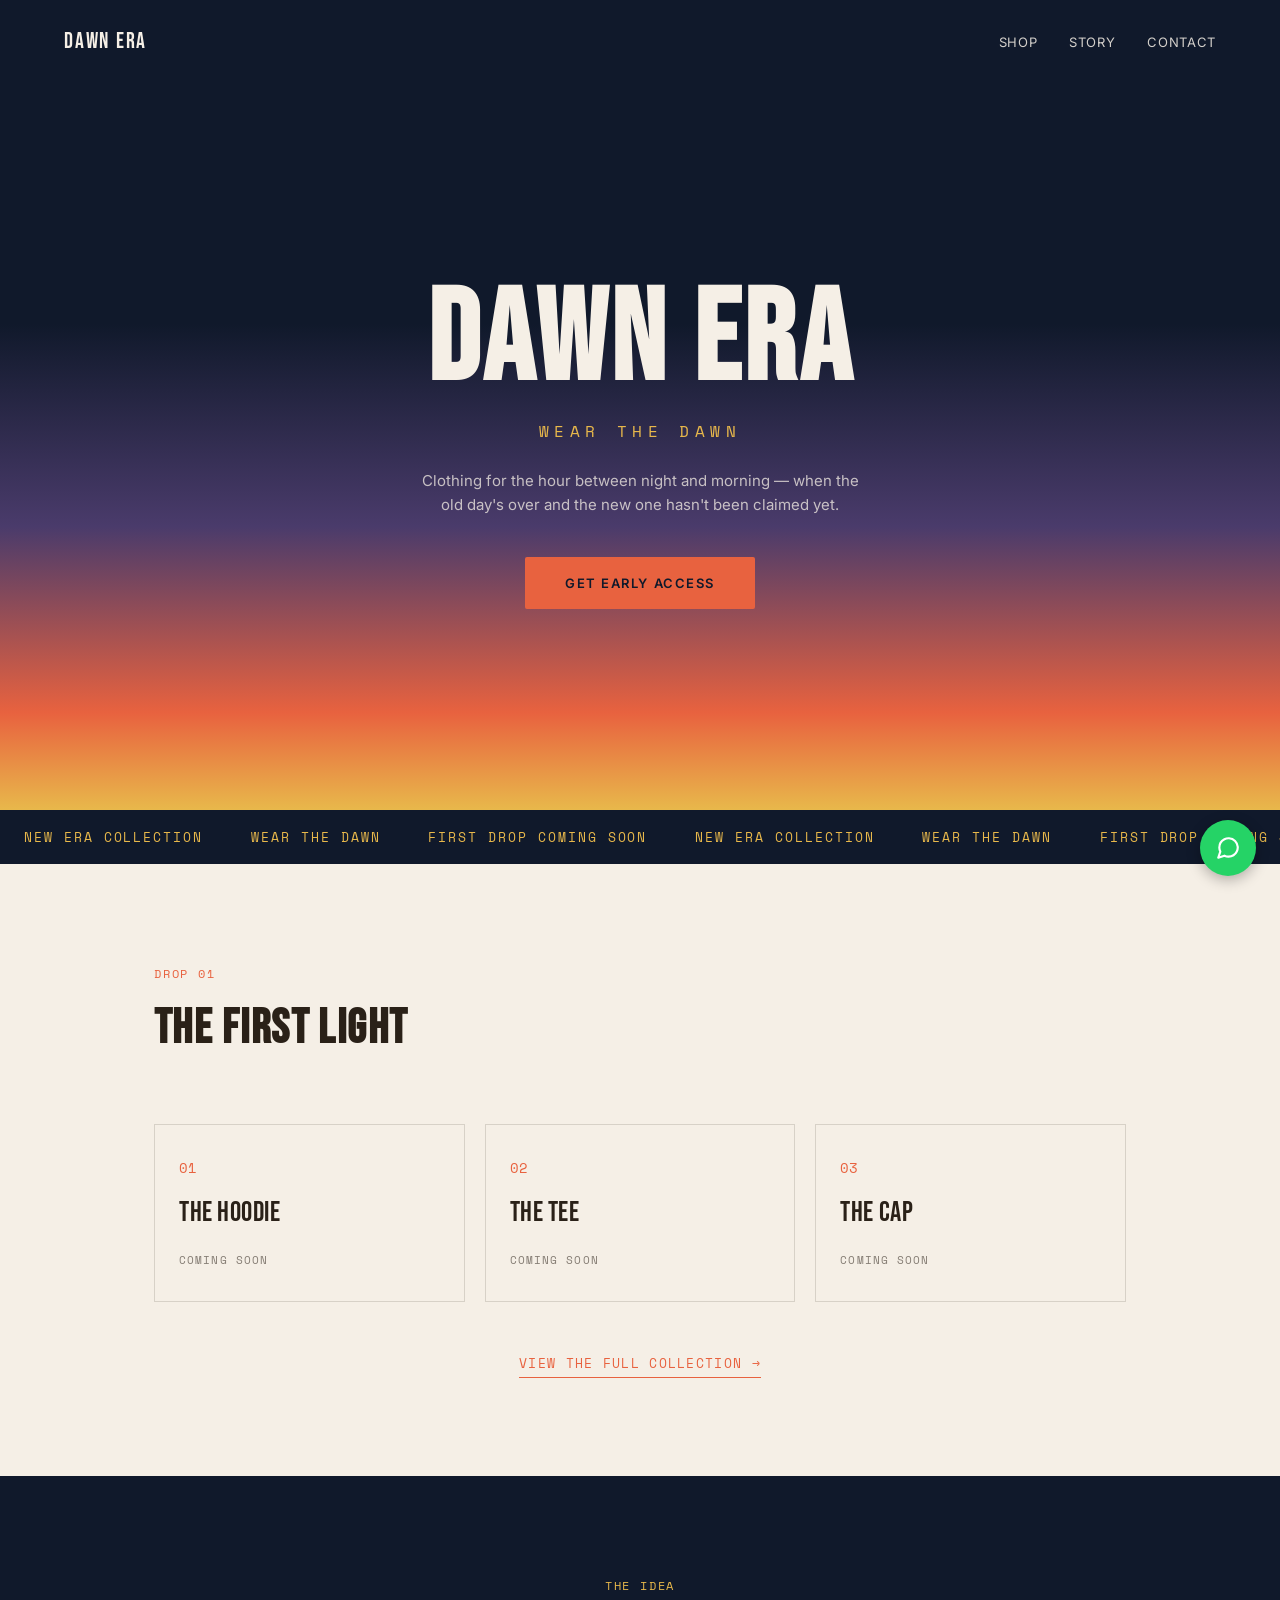
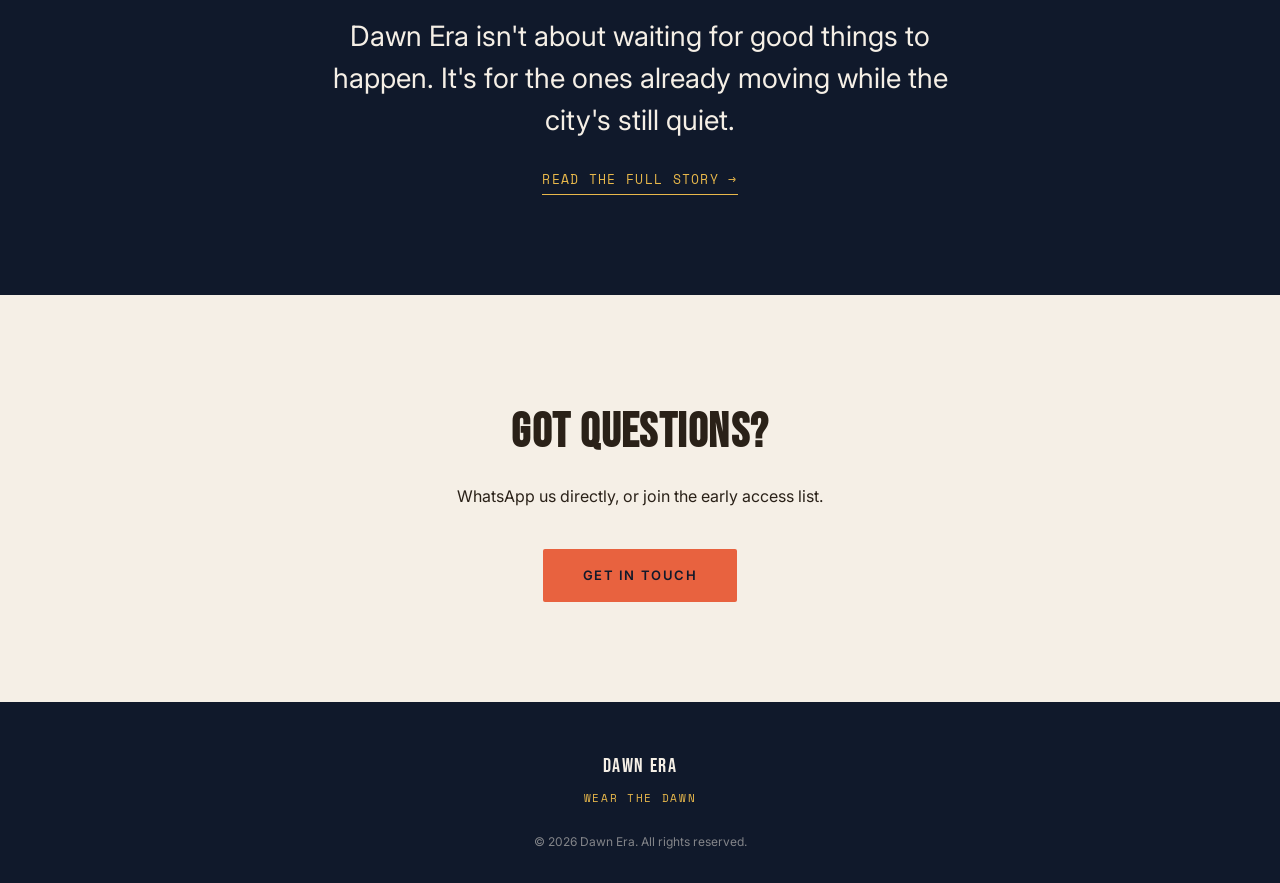
==== index.html @ c9de6df9 "Initial DawnEra Website" ====
<!DOCTYPE html>
<html lang="en">
<head>
<meta charset="UTF-8">
<meta name="viewport" content="width=device-width, initial-scale=1.0">
<title>Dawn Era — Wear the dawn</title>
<meta name="description" content="Dawn Era — streetwear for the hour between night and morning. Wear the dawn.">
<link rel="manifest" href="manifest.json">
<meta name="theme-color" content="#10192B">
<link rel="icon" type="image/png" sizes="32x32" href="icons/favicon-32.png">
<link rel="apple-touch-icon" href="icons/apple-touch-icon.png">
<meta name="apple-mobile-web-app-capable" content="yes">
<meta name="apple-mobile-web-app-status-bar-style" content="black-translucent">
<meta name="apple-mobile-web-app-title" content="Dawn Era">
<meta property="og:title" content="Dawn Era — Wear the dawn">
<meta property="og:description" content="Streetwear for the hour between night and morning. Wear the dawn.">
<meta property="og:type" content="website">
<meta property="og:url" content="https://dawnera.netlify.app">
<meta name="twitter:card" content="summary">
<link rel="preconnect" href="https://fonts.googleapis.com">
<link rel="preconnect" href="https://fonts.gstatic.com" crossorigin>
<link href="https://fonts.googleapis.com/css2?family=Bebas+Neue&family=Inter:wght@400;500;600&family=Space+Mono:wght@400;700&display=swap" rel="stylesheet">
<style>
  :root {
    --dawn-navy: #10192B;
    --dawn-plum: #4A3B6B;
    --dawn-coral: #E8623F;
    --dawn-gold: #E8B84B;
    --dawn-cream: #F5EFE6;
    --dawn-ink: #2A2118;
  }
  * { margin: 0; padding: 0; box-sizing: border-box; }
  html { scroll-behavior: smooth; }
  body {
    font-family: 'Inter', sans-serif;
    background: var(--dawn-cream);
    color: var(--dawn-ink);
    line-height: 1.6;
  }
  .display { font-family: 'Bebas Neue', sans-serif; letter-spacing: 0.03em; }
  .mono { font-family: 'Space Mono', monospace; }
  a { color: inherit; text-decoration: none; }

  .nav {
    display: flex;
    justify-content: space-between;
    align-items: center;
    padding: 24px 5%;
    position: relative;
    z-index: 10;
  }
  .nav__logo { font-size: 22px; letter-spacing: 0.08em; color: var(--dawn-cream); }
  .nav__links { display: flex; gap: 32px; list-style: none; }
  .nav__links a { font-size: 13px; letter-spacing: 0.05em; text-transform: uppercase; color: var(--dawn-cream); opacity: 0.85; transition: opacity 0.2s; }
  .nav__links a:hover { opacity: 1; }
  .nav__links a:focus-visible { opacity: 1; outline: 1px solid var(--dawn-gold); outline-offset: 4px; }

  .hero {
    background: linear-gradient(to bottom, var(--dawn-navy) 0%, var(--dawn-navy) 40%, var(--dawn-plum) 65%, var(--dawn-coral) 88%, var(--dawn-gold) 100%);
    min-height: 90vh;
    display: flex;
    flex-direction: column;
  }
  .hero__content {
    flex: 1;
    display: flex;
    flex-direction: column;
    align-items: center;
    justify-content: center;
    text-align: center;
    padding: 40px 5%;
  }
  .hero__title {
    font-size: clamp(56px, 12vw, 128px);
    color: var(--dawn-cream);
    line-height: 0.9;
    animation: rise 1s ease-out;
  }
  .hero__tagline {
    font-size: clamp(13px, 2vw, 16px);
    letter-spacing: 0.35em;
    text-transform: uppercase;
    color: var(--dawn-gold);
    margin-top: 20px;
    animation: rise 1s ease-out 0.15s backwards;
  }
  .hero__sub {
    max-width: 460px;
    margin-top: 24px;
    color: var(--dawn-cream);
    opacity: 0.75;
    font-size: 15px;
    animation: rise 1s ease-out 0.3s backwards;
  }
  .btn {
    display: inline-block;
    margin-top: 40px;
    padding: 16px 40px;
    background: var(--dawn-coral);
    color: var(--dawn-navy);
    font-family: 'Inter', sans-serif;
    font-size: 13px;
    letter-spacing: 0.12em;
    text-transform: uppercase;
    font-weight: 600;
    border: none;
    border-radius: 2px;
    cursor: pointer;
    transition: transform 0.2s, background 0.2s;
    animation: rise 1s ease-out 0.45s backwards;
  }
  .btn:hover { background: var(--dawn-gold); transform: translateY(-2px); }
  .btn:focus-visible { background: var(--dawn-gold); outline: 2px solid var(--dawn-navy); outline-offset: 2px; }

  @keyframes rise {
    from { opacity: 0; transform: translateY(16px); }
    to { opacity: 1; transform: translateY(0); }
  }
  @media (prefers-reduced-motion: reduce) {
    .hero__title, .hero__tagline, .hero__sub, .btn { animation: none; }
  }

  .marquee {
    background: var(--dawn-navy);
    overflow: hidden;
    padding: 14px 0;
    white-space: nowrap;
  }
  .marquee__track {
    display: inline-block;
    font-size: 13px;
    letter-spacing: 0.15em;
    color: var(--dawn-gold);
    animation: scroll 22s linear infinite;
  }
  .marquee__track span { margin: 0 24px; }
  @keyframes scroll {
    from { transform: translateX(0); }
    to { transform: translateX(-50%); }
  }
  @media (prefers-reduced-motion: reduce) {
    .marquee__track { animation: none; }
  }

  .drop {
    padding: 100px 5%;
    max-width: 1100px;
    margin: 0 auto;
  }
  .drop__header { margin-bottom: 56px; }
  .drop__eyebrow { font-size: 12px; letter-spacing: 0.15em; text-transform: uppercase; color: var(--dawn-coral); }
  .drop__title { font-size: clamp(32px, 5vw, 48px); margin-top: 8px; }
  .drop__grid {
    display: grid;
    grid-template-columns: repeat(3, 1fr);
    gap: 20px;
  }
  .drop-card {
    border: 1px solid rgba(42, 33, 24, 0.15);
    padding: 32px 24px;
    text-align: left;
    transition: transform 0.25s ease, border-color 0.25s ease, box-shadow 0.25s ease;
  }
  .drop-card:hover, .drop-card:focus-within {
    transform: translateY(-6px);
    border-color: var(--dawn-coral);
    box-shadow: 0 14px 28px rgba(16, 25, 43, 0.12);
  }
  .drop-card__num { font-size: 14px; color: var(--dawn-coral); }
  .drop-card__name { font-family: 'Bebas Neue', sans-serif; font-size: 28px; letter-spacing: 0.02em; margin-top: 12px; }
  .drop-card__status { font-size: 11px; letter-spacing: 0.1em; text-transform: uppercase; color: var(--dawn-ink); opacity: 0.55; margin-top: 16px; }
  .drop__more { text-align: center; margin-top: 48px; }
  .drop__more-link { font-size: 13px; letter-spacing: 0.1em; text-transform: uppercase; color: var(--dawn-coral); border-bottom: 1px solid var(--dawn-coral); padding-bottom: 4px; transition: opacity 0.2s; }
  .drop__more-link:hover, .drop__more-link:focus-visible { opacity: 0.65; }

  .story {
    background: var(--dawn-navy);
    color: var(--dawn-cream);
    padding: 100px 5%;
  }
  .story__inner { max-width: 640px; margin: 0 auto; text-align: center; }
  .story__eyebrow { font-size: 12px; letter-spacing: 0.15em; text-transform: uppercase; color: var(--dawn-gold); }
  .story__text { font-size: clamp(20px, 3vw, 28px); line-height: 1.5; margin-top: 20px; }
  .story__link { display: inline-block; font-size: 13px; letter-spacing: 0.1em; text-transform: uppercase; color: var(--dawn-gold); border-bottom: 1px solid var(--dawn-gold); padding-bottom: 4px; margin-top: 28px; transition: opacity 0.2s; }
  .story__link:hover, .story__link:focus-visible { opacity: 0.7; }

  .signup { padding: 100px 5%; text-align: center; }
  .signup__title { font-size: clamp(32px, 5vw, 48px); }
  .signup__sub { color: var(--dawn-ink); opacity: 0.7; margin-top: 12px; }
  .signup__form {
    display: flex;
    justify-content: center;
    gap: 12px;
    margin-top: 32px;
    flex-wrap: wrap;
  }
  .signup__form input {
    padding: 14px 18px;
    border: 1px solid rgba(42, 33, 24, 0.25);
    background: transparent;
    font-family: 'Inter', sans-serif;
    font-size: 14px;
    min-width: 260px;
    border-radius: 2px;
  }
  .signup__form input:focus-visible { outline: 2px solid var(--dawn-coral); outline-offset: 2px; }
  .signup__form .btn { margin-top: 0; }

  .footer {
    background: var(--dawn-navy);
    color: var(--dawn-cream);
    padding: 48px 5% 32px;
    text-align: center;
  }
  .footer__logo { font-size: 20px; letter-spacing: 0.08em; }
  .footer__tagline { font-size: 11px; letter-spacing: 0.15em; color: var(--dawn-gold); text-transform: uppercase; margin-top: 8px; }
  .footer__meta { font-size: 12px; opacity: 0.5; margin-top: 24px; }

  .whatsapp-btn {
    position: fixed;
    bottom: 24px;
    right: 24px;
    width: 56px;
    height: 56px;
    background: #25D366;
    border-radius: 50%;
    display: flex;
    align-items: center;
    justify-content: center;
    box-shadow: 0 4px 14px rgba(0,0,0,0.28);
    z-index: 100;
    transition: transform 0.2s;
  }
  .whatsapp-btn:hover, .whatsapp-btn:focus-visible {
    transform: scale(1.08);
    outline: 2px solid var(--dawn-navy);
    outline-offset: 3px;
  }

  .reveal { opacity: 1; }
  .js-ready .reveal {
    opacity: 0;
    transform: translateY(28px);
    transition: opacity 0.7s ease-out, transform 0.7s ease-out;
  }
  .js-ready .reveal.is-visible { opacity: 1; transform: translateY(0); }
  @media (prefers-reduced-motion: reduce) {
    .js-ready .reveal { opacity: 1; transform: none; transition: none; }
  }

  @media (max-width: 900px) {
    .drop__grid { grid-template-columns: repeat(2, 1fr); }
  }
  @media (max-width: 640px) {
    .nav__links { gap: 16px; }
    .nav__links a { font-size: 11px; }
    .drop__grid { grid-template-columns: 1fr; }
    .signup__form { flex-direction: column; align-items: center; }
    .signup__form input { width: 100%; max-width: 320px; }
    .whatsapp-btn { width: 50px; height: 50px; bottom: 16px; right: 16px; }
  }
</style>
</head>
<body>

<div class="hero">
  <nav class="nav">
    <a href="index.html" class="nav__logo display">DAWN ERA</a>
    <ul class="nav__links">
      <li><a href="shop.html">Shop</a></li>
      <li><a href="story.html">Story</a></li>
      <li><a href="contact.html">Contact</a></li>
    </ul>
  </nav>
  <div class="hero__content">
    <h1 class="hero__title display">DAWN ERA</h1>
    <p class="hero__tagline mono">Wear the dawn</p>
    <p class="hero__sub">Clothing for the hour between night and morning — when the old day's over and the new one hasn't been claimed yet.</p>
    <a href="contact.html" class="btn">Get early access</a>
  </div>
</div>

<div class="marquee" aria-hidden="true">
  <div class="marquee__track mono">
    <span>NEW ERA COLLECTION</span><span>WEAR THE DAWN</span><span>FIRST DROP COMING SOON</span><span>NEW ERA COLLECTION</span><span>WEAR THE DAWN</span><span>FIRST DROP COMING SOON</span>
  </div>
</div>

<section class="drop" id="shop">
  <div class="drop__header reveal">
    <p class="drop__eyebrow mono">Drop 01</p>
    <h2 class="drop__title display">The first light</h2>
  </div>
  <div class="drop__grid">
    <div class="drop-card reveal" style="transition-delay:0s">
      <p class="drop-card__num mono">01</p>
      <p class="drop-card__name">The hoodie</p>
      <p class="drop-card__status mono">Coming soon</p>
    </div>
    <div class="drop-card reveal" style="transition-delay:0.1s">
      <p class="drop-card__num mono">02</p>
      <p class="drop-card__name">The tee</p>
      <p class="drop-card__status mono">Coming soon</p>
    </div>
    <div class="drop-card reveal" style="transition-delay:0.2s">
      <p class="drop-card__num mono">03</p>
      <p class="drop-card__name">The cap</p>
      <p class="drop-card__status mono">Coming soon</p>
    </div>
  </div>
  <div class="drop__more reveal" style="transition-delay:0.3s">
    <a href="shop.html" class="drop__more-link mono">View the full collection →</a>
  </div>
</section>

<section class="story" id="story">
  <div class="story__inner reveal">
    <p class="story__eyebrow mono">The idea</p>
    <p class="story__text">Dawn Era isn't about waiting for good things to happen. It's for the ones already moving while the city's still quiet.</p>
    <a href="story.html" class="story__link mono">Read the full story →</a>
  </div>
</section>

<section class="signup" id="contact">
  <h2 class="signup__title display reveal">Got questions?</h2>
  <p class="signup__sub reveal" style="transition-delay:0.08s">WhatsApp us directly, or join the early access list.</p>
  <a href="contact.html" class="btn reveal" style="transition-delay:0.16s">Get in touch</a>
</section>

<footer class="footer">
  <p class="footer__logo display">DAWN ERA</p>
  <p class="footer__tagline mono">Wear the dawn</p>
  <p class="footer__meta">© 2026 Dawn Era. All rights reserved.</p>
</footer>

<a class="whatsapp-btn" href="https://wa.me/8801997307069?text=Hi%20Dawn%20Era!%20I'm%20interested%20in%20your%20pieces." target="_blank" rel="noopener" aria-label="Chat with Dawn Era on WhatsApp">
  <svg width="26" height="26" viewBox="0 0 24 24" fill="none" stroke="white" stroke-width="2" stroke-linecap="round" stroke-linejoin="round">
    <path d="M21 11.5a8.38 8.38 0 0 1-.9 3.8 8.5 8.5 0 0 1-7.6 4.7 8.38 8.38 0 0 1-3.8-.9L3 21l1.9-5.7a8.38 8.38 0 0 1-.9-3.8 8.5 8.5 0 0 1 4.7-7.6 8.38 8.38 0 0 1 3.8-.9h.5a8.48 8.48 0 0 1 8 8v.5z"/>
  </svg>
</a>

<script>
(function () {
  var root = document.documentElement;
  root.classList.add('js-ready');
  var prefersReduced = window.matchMedia('(prefers-reduced-motion: reduce)').matches;
  var reveals = document.querySelectorAll('.reveal');
  if (prefersReduced || !('IntersectionObserver' in window)) {
    reveals.forEach(function (el) { el.classList.add('is-visible'); });
    return;
  }
  var observer = new IntersectionObserver(function (entries) {
    entries.forEach(function (entry) {
      if (entry.isIntersecting) {
        entry.target.classList.add('is-visible');
        observer.unobserve(entry.target);
      }
    });
  }, { threshold: 0.15 });
  reveals.forEach(function (el) { observer.observe(el); });
})();
</script>

<script>
if ('serviceWorker' in navigator) {
  window.addEventListener('load', () => {
    navigator.serviceWorker.register('/service-worker.js').catch(() => {});
  });
}
</script>
</body>
</html>
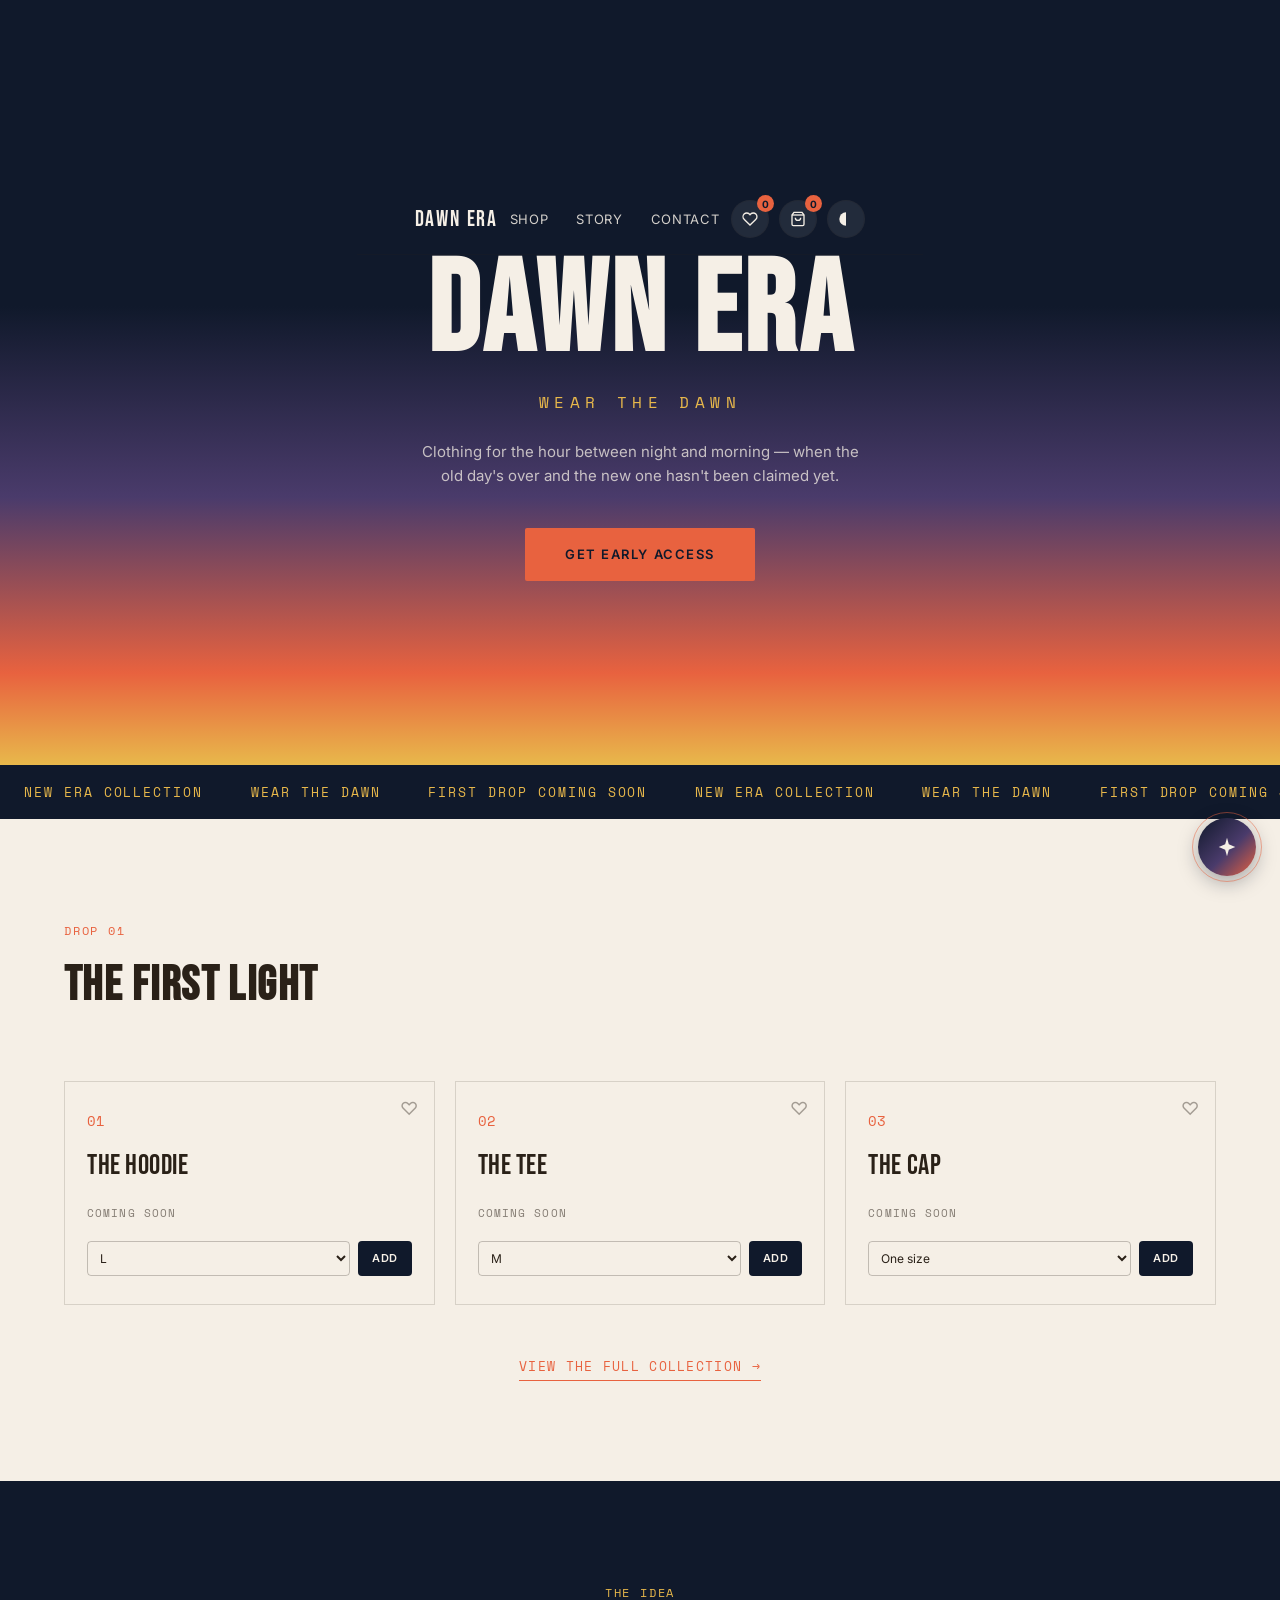
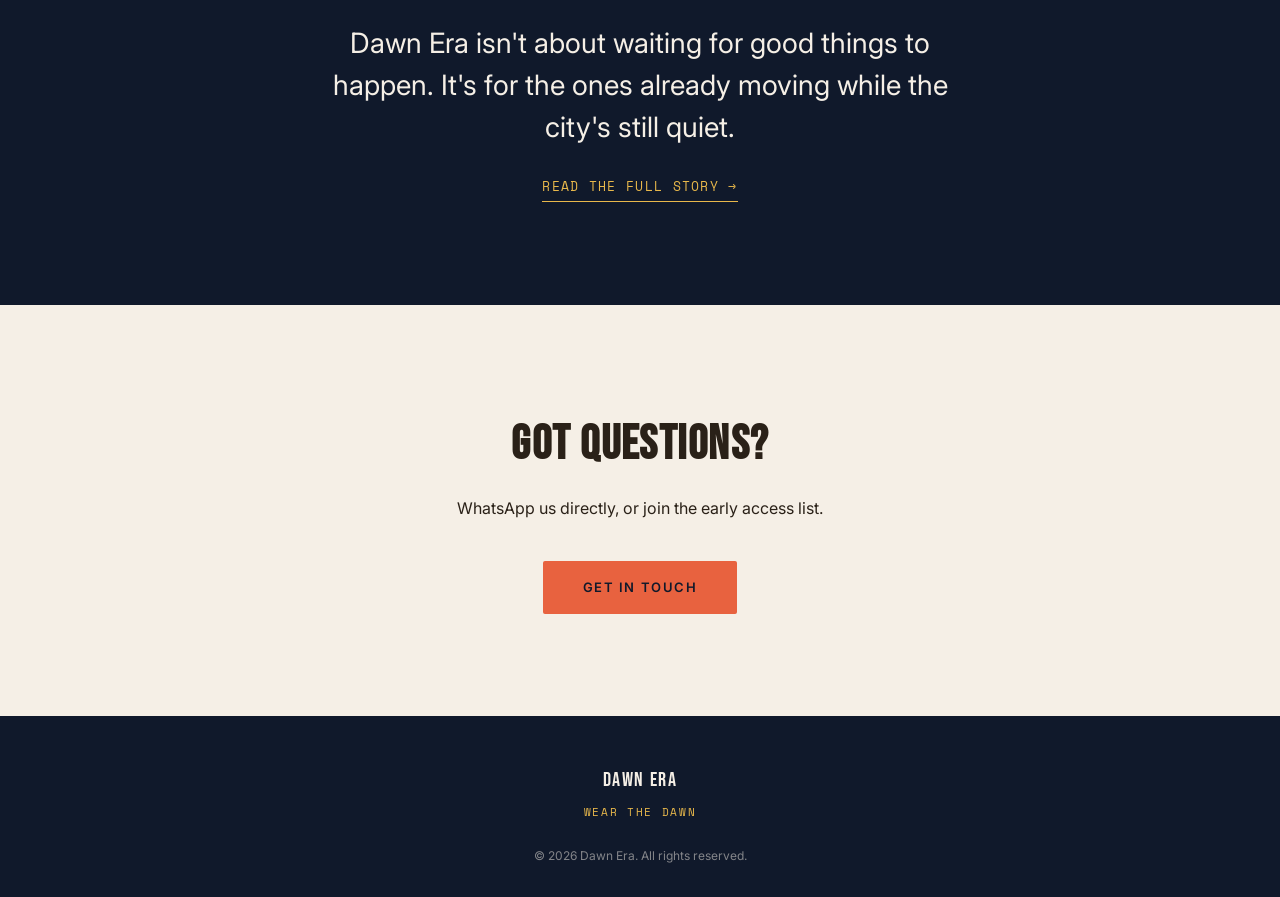
==== commit a93b778a: "Backup before Batch 1 refactor" ====
--- a/index.html
+++ b/index.html
@@ -20,264 +20,52 @@
 <link rel="preconnect" href="https://fonts.googleapis.com">
 <link rel="preconnect" href="https://fonts.gstatic.com" crossorigin>
 <link href="https://fonts.googleapis.com/css2?family=Bebas+Neue&family=Inter:wght@400;500;600&family=Space+Mono:wght@400;700&display=swap" rel="stylesheet">
-<style>
-  :root {
-    --dawn-navy: #10192B;
-    --dawn-plum: #4A3B6B;
-    --dawn-coral: #E8623F;
-    --dawn-gold: #E8B84B;
-    --dawn-cream: #F5EFE6;
-    --dawn-ink: #2A2118;
-  }
-  * { margin: 0; padding: 0; box-sizing: border-box; }
-  html { scroll-behavior: smooth; }
-  body {
-    font-family: 'Inter', sans-serif;
-    background: var(--dawn-cream);
-    color: var(--dawn-ink);
-    line-height: 1.6;
-  }
-  .display { font-family: 'Bebas Neue', sans-serif; letter-spacing: 0.03em; }
-  .mono { font-family: 'Space Mono', monospace; }
-  a { color: inherit; text-decoration: none; }
-
-  .nav {
-    display: flex;
-    justify-content: space-between;
-    align-items: center;
-    padding: 24px 5%;
-    position: relative;
-    z-index: 10;
-  }
-  .nav__logo { font-size: 22px; letter-spacing: 0.08em; color: var(--dawn-cream); }
-  .nav__links { display: flex; gap: 32px; list-style: none; }
-  .nav__links a { font-size: 13px; letter-spacing: 0.05em; text-transform: uppercase; color: var(--dawn-cream); opacity: 0.85; transition: opacity 0.2s; }
-  .nav__links a:hover { opacity: 1; }
-  .nav__links a:focus-visible { opacity: 1; outline: 1px solid var(--dawn-gold); outline-offset: 4px; }
-
-  .hero {
-    background: linear-gradient(to bottom, var(--dawn-navy) 0%, var(--dawn-navy) 40%, var(--dawn-plum) 65%, var(--dawn-coral) 88%, var(--dawn-gold) 100%);
-    min-height: 90vh;
-    display: flex;
-    flex-direction: column;
-  }
-  .hero__content {
-    flex: 1;
-    display: flex;
-    flex-direction: column;
-    align-items: center;
-    justify-content: center;
-    text-align: center;
-    padding: 40px 5%;
-  }
-  .hero__title {
-    font-size: clamp(56px, 12vw, 128px);
-    color: var(--dawn-cream);
-    line-height: 0.9;
-    animation: rise 1s ease-out;
-  }
-  .hero__tagline {
-    font-size: clamp(13px, 2vw, 16px);
-    letter-spacing: 0.35em;
-    text-transform: uppercase;
-    color: var(--dawn-gold);
-    margin-top: 20px;
-    animation: rise 1s ease-out 0.15s backwards;
-  }
-  .hero__sub {
-    max-width: 460px;
-    margin-top: 24px;
-    color: var(--dawn-cream);
-    opacity: 0.75;
-    font-size: 15px;
-    animation: rise 1s ease-out 0.3s backwards;
-  }
-  .btn {
-    display: inline-block;
-    margin-top: 40px;
-    padding: 16px 40px;
-    background: var(--dawn-coral);
-    color: var(--dawn-navy);
-    font-family: 'Inter', sans-serif;
-    font-size: 13px;
-    letter-spacing: 0.12em;
-    text-transform: uppercase;
-    font-weight: 600;
-    border: none;
-    border-radius: 2px;
-    cursor: pointer;
-    transition: transform 0.2s, background 0.2s;
-    animation: rise 1s ease-out 0.45s backwards;
-  }
-  .btn:hover { background: var(--dawn-gold); transform: translateY(-2px); }
-  .btn:focus-visible { background: var(--dawn-gold); outline: 2px solid var(--dawn-navy); outline-offset: 2px; }
-
-  @keyframes rise {
-    from { opacity: 0; transform: translateY(16px); }
-    to { opacity: 1; transform: translateY(0); }
-  }
-  @media (prefers-reduced-motion: reduce) {
-    .hero__title, .hero__tagline, .hero__sub, .btn { animation: none; }
-  }
-
-  .marquee {
-    background: var(--dawn-navy);
-    overflow: hidden;
-    padding: 14px 0;
-    white-space: nowrap;
-  }
-  .marquee__track {
-    display: inline-block;
-    font-size: 13px;
-    letter-spacing: 0.15em;
-    color: var(--dawn-gold);
-    animation: scroll 22s linear infinite;
-  }
-  .marquee__track span { margin: 0 24px; }
-  @keyframes scroll {
-    from { transform: translateX(0); }
-    to { transform: translateX(-50%); }
-  }
-  @media (prefers-reduced-motion: reduce) {
-    .marquee__track { animation: none; }
-  }
-
-  .drop {
-    padding: 100px 5%;
-    max-width: 1100px;
-    margin: 0 auto;
-  }
-  .drop__header { margin-bottom: 56px; }
-  .drop__eyebrow { font-size: 12px; letter-spacing: 0.15em; text-transform: uppercase; color: var(--dawn-coral); }
-  .drop__title { font-size: clamp(32px, 5vw, 48px); margin-top: 8px; }
-  .drop__grid {
-    display: grid;
-    grid-template-columns: repeat(3, 1fr);
-    gap: 20px;
-  }
-  .drop-card {
-    border: 1px solid rgba(42, 33, 24, 0.15);
-    padding: 32px 24px;
-    text-align: left;
-    transition: transform 0.25s ease, border-color 0.25s ease, box-shadow 0.25s ease;
-  }
-  .drop-card:hover, .drop-card:focus-within {
-    transform: translateY(-6px);
-    border-color: var(--dawn-coral);
-    box-shadow: 0 14px 28px rgba(16, 25, 43, 0.12);
-  }
-  .drop-card__num { font-size: 14px; color: var(--dawn-coral); }
-  .drop-card__name { font-family: 'Bebas Neue', sans-serif; font-size: 28px; letter-spacing: 0.02em; margin-top: 12px; }
-  .drop-card__status { font-size: 11px; letter-spacing: 0.1em; text-transform: uppercase; color: var(--dawn-ink); opacity: 0.55; margin-top: 16px; }
-  .drop__more { text-align: center; margin-top: 48px; }
-  .drop__more-link { font-size: 13px; letter-spacing: 0.1em; text-transform: uppercase; color: var(--dawn-coral); border-bottom: 1px solid var(--dawn-coral); padding-bottom: 4px; transition: opacity 0.2s; }
-  .drop__more-link:hover, .drop__more-link:focus-visible { opacity: 0.65; }
-
-  .story {
-    background: var(--dawn-navy);
-    color: var(--dawn-cream);
-    padding: 100px 5%;
-  }
-  .story__inner { max-width: 640px; margin: 0 auto; text-align: center; }
-  .story__eyebrow { font-size: 12px; letter-spacing: 0.15em; text-transform: uppercase; color: var(--dawn-gold); }
-  .story__text { font-size: clamp(20px, 3vw, 28px); line-height: 1.5; margin-top: 20px; }
-  .story__link { display: inline-block; font-size: 13px; letter-spacing: 0.1em; text-transform: uppercase; color: var(--dawn-gold); border-bottom: 1px solid var(--dawn-gold); padding-bottom: 4px; margin-top: 28px; transition: opacity 0.2s; }
-  .story__link:hover, .story__link:focus-visible { opacity: 0.7; }
-
-  .signup { padding: 100px 5%; text-align: center; }
-  .signup__title { font-size: clamp(32px, 5vw, 48px); }
-  .signup__sub { color: var(--dawn-ink); opacity: 0.7; margin-top: 12px; }
-  .signup__form {
-    display: flex;
-    justify-content: center;
-    gap: 12px;
-    margin-top: 32px;
-    flex-wrap: wrap;
-  }
-  .signup__form input {
-    padding: 14px 18px;
-    border: 1px solid rgba(42, 33, 24, 0.25);
-    background: transparent;
-    font-family: 'Inter', sans-serif;
-    font-size: 14px;
-    min-width: 260px;
-    border-radius: 2px;
-  }
-  .signup__form input:focus-visible { outline: 2px solid var(--dawn-coral); outline-offset: 2px; }
-  .signup__form .btn { margin-top: 0; }
-
-  .footer {
-    background: var(--dawn-navy);
-    color: var(--dawn-cream);
-    padding: 48px 5% 32px;
-    text-align: center;
-  }
-  .footer__logo { font-size: 20px; letter-spacing: 0.08em; }
-  .footer__tagline { font-size: 11px; letter-spacing: 0.15em; color: var(--dawn-gold); text-transform: uppercase; margin-top: 8px; }
-  .footer__meta { font-size: 12px; opacity: 0.5; margin-top: 24px; }
-
-  .whatsapp-btn {
-    position: fixed;
-    bottom: 24px;
-    right: 24px;
-    width: 56px;
-    height: 56px;
-    background: #25D366;
-    border-radius: 50%;
-    display: flex;
-    align-items: center;
-    justify-content: center;
-    box-shadow: 0 4px 14px rgba(0,0,0,0.28);
-    z-index: 100;
-    transition: transform 0.2s;
-  }
-  .whatsapp-btn:hover, .whatsapp-btn:focus-visible {
-    transform: scale(1.08);
-    outline: 2px solid var(--dawn-navy);
-    outline-offset: 3px;
-  }
-
-  .reveal { opacity: 1; }
-  .js-ready .reveal {
-    opacity: 0;
-    transform: translateY(28px);
-    transition: opacity 0.7s ease-out, transform 0.7s ease-out;
-  }
-  .js-ready .reveal.is-visible { opacity: 1; transform: translateY(0); }
-  @media (prefers-reduced-motion: reduce) {
-    .js-ready .reveal { opacity: 1; transform: none; transition: none; }
-  }
-
-  @media (max-width: 900px) {
-    .drop__grid { grid-template-columns: repeat(2, 1fr); }
-  }
-  @media (max-width: 640px) {
-    .nav__links { gap: 16px; }
-    .nav__links a { font-size: 11px; }
-    .drop__grid { grid-template-columns: 1fr; }
-    .signup__form { flex-direction: column; align-items: center; }
-    .signup__form input { width: 100%; max-width: 320px; }
-    .whatsapp-btn { width: 50px; height: 50px; bottom: 16px; right: 16px; }
-  }
-</style>
+<link rel="stylesheet" href="assets/css/style.css">
 </head>
 <body>
-
+<a href="#main-content" class="skip-link">Skip to content</a>
+
+<div class="loader" id="loader"><div class="loader__mark">DAWN ERA</div></div>
+<div class="scroll-progress" id="scrollProgress"></div>
+
+<main id="main-content">
 <div class="hero">
-  <nav class="nav">
+  <nav class="nav" aria-label="Primary">
     <a href="index.html" class="nav__logo display">DAWN ERA</a>
-    <ul class="nav__links">
+    <button class="nav__burger" id="navBurger" aria-label="Toggle menu" aria-expanded="false" aria-controls="navLinks"><span></span></button>
+    <ul class="nav__links" id="navLinks">
       <li><a href="shop.html">Shop</a></li>
       <li><a href="story.html">Story</a></li>
       <li><a href="contact.html">Contact</a></li>
     </ul>
+    <div class="nav__right">
+      <button class="nav__icon-btn" id="wishToggle" aria-label="Wishlist">
+        <svg width="16" height="16" viewBox="0 0 24 24" fill="none" stroke="currentColor" stroke-width="2"><path d="M20.8 4.6a5.5 5.5 0 0 0-7.8 0L12 5.6l-1-1a5.5 5.5 0 0 0-7.8 7.8l1 1L12 21l7.8-7.6 1-1a5.5 5.5 0 0 0 0-7.8z"/></svg>
+        <span class="nav__badge" id="wishCount">0</span>
+      </button>
+      <button class="nav__icon-btn" id="cartToggle" aria-label="Cart">
+        <svg width="16" height="16" viewBox="0 0 24 24" fill="none" stroke="currentColor" stroke-width="2"><path d="M6 2 3 6v14a2 2 0 0 0 2 2h14a2 2 0 0 0 2-2V6l-3-4Z"/><path d="M3 6h18"/><path d="M16 10a4 4 0 0 1-8 0"/></svg>
+        <span class="nav__badge" id="cartCount">0</span>
+      </button>
+      <div class="theme-switcher">
+        <button class="nav__icon-btn" id="themeToggle" aria-label="Change theme" aria-expanded="false">
+          <svg width="16" height="16" viewBox="0 0 24 24" fill="currentColor"><path d="M12 2a10 10 0 1 0 0 20V2z"/></svg>
+        </button>
+        <div class="theme-switcher__panel" id="themePanel">
+          <button class="theme-opt is-active" data-theme="light"><span class="theme-opt__dot" style="background:#F5EFE6"></span>Light</button>
+          <button class="theme-opt" data-theme="dark"><span class="theme-opt__dot" style="background:#0D0D0E"></span>Dark Mode</button>
+          <button class="theme-opt" data-theme="golden"><span class="theme-opt__dot" style="background:#E8894A"></span>Golden Hour</button>
+          <button class="theme-opt" data-theme="luxury"><span class="theme-opt__dot" style="background:#D4AF37"></span>Luxury</button>
+          <button class="theme-opt" data-theme="minimal"><span class="theme-opt__dot" style="background:#1C1C1C"></span>Minimal / Focus</button>
+          <button class="theme-opt" data-theme="cyber"><span class="theme-opt__dot" style="background:#00E5FF"></span>Cyber / Street</button>
+        </div>
+      </div>
+    </div>
   </nav>
-  <div class="hero__content">
-    <h1 class="hero__title display">DAWN ERA</h1>
-    <p class="hero__tagline mono">Wear the dawn</p>
-    <p class="hero__sub">Clothing for the hour between night and morning — when the old day's over and the new one hasn't been claimed yet.</p>
-    <a href="contact.html" class="btn">Get early access</a>
-  </div>
+  <h1 class="hero__title display">DAWN ERA</h1>
+  <p class="hero__tagline mono">Wear the dawn</p>
+  <p class="hero__sub">Clothing for the hour between night and morning — when the old day's over and the new one hasn't been claimed yet.</p>
+  <a href="contact.html" class="btn">Get early access</a>
 </div>
 
 <div class="marquee" aria-hidden="true">
@@ -292,20 +80,41 @@
     <h2 class="drop__title display">The first light</h2>
   </div>
   <div class="drop__grid">
-    <div class="drop-card reveal" style="transition-delay:0s">
-      <p class="drop-card__num mono">01</p>
-      <p class="drop-card__name">The hoodie</p>
-      <p class="drop-card__status mono">Coming soon</p>
-    </div>
-    <div class="drop-card reveal" style="transition-delay:0.1s">
-      <p class="drop-card__num mono">02</p>
-      <p class="drop-card__name">The tee</p>
-      <p class="drop-card__status mono">Coming soon</p>
-    </div>
-    <div class="drop-card reveal" style="transition-delay:0.2s">
-      <p class="drop-card__num mono">03</p>
-      <p class="drop-card__name">The cap</p>
-      <p class="drop-card__status mono">Coming soon</p>
+    <div class="drop-card reveal" style="transition-delay:0s" data-product="hoodie">
+      <button class="drop-card__wish" aria-label="Add to wishlist" onclick="toggleWishlist('hoodie', this)">♡</button>
+      <div class="drop-card__top" onclick="openQuickView('hoodie')">
+        <p class="drop-card__num mono">01</p>
+        <p class="drop-card__name">The hoodie</p>
+        <p class="drop-card__status mono">Coming soon</p>
+      </div>
+      <div class="drop-card__row">
+        <select class="drop-card__size" aria-label="Select size"><option>S</option><option>M</option><option selected>L</option><option>XL</option></select>
+        <button class="drop-card__add" onclick="addToCart('hoodie', this)">Add</button>
+      </div>
+    </div>
+    <div class="drop-card reveal" style="transition-delay:0.1s" data-product="tee">
+      <button class="drop-card__wish" aria-label="Add to wishlist" onclick="toggleWishlist('tee', this)">♡</button>
+      <div class="drop-card__top" onclick="openQuickView('tee')">
+        <p class="drop-card__num mono">02</p>
+        <p class="drop-card__name">The tee</p>
+        <p class="drop-card__status mono">Coming soon</p>
+      </div>
+      <div class="drop-card__row">
+        <select class="drop-card__size" aria-label="Select size"><option>S</option><option selected>M</option><option>L</option><option>XL</option></select>
+        <button class="drop-card__add" onclick="addToCart('tee', this)">Add</button>
+      </div>
+    </div>
+    <div class="drop-card reveal" style="transition-delay:0.2s" data-product="cap">
+      <button class="drop-card__wish" aria-label="Add to wishlist" onclick="toggleWishlist('cap', this)">♡</button>
+      <div class="drop-card__top" onclick="openQuickView('cap')">
+        <p class="drop-card__num mono">03</p>
+        <p class="drop-card__name">The cap</p>
+        <p class="drop-card__status mono">Coming soon</p>
+      </div>
+      <div class="drop-card__row">
+        <select class="drop-card__size" aria-label="Select size"><option selected>One size</option></select>
+        <button class="drop-card__add" onclick="addToCart('cap', this)">Add</button>
+      </div>
     </div>
   </div>
   <div class="drop__more reveal" style="transition-delay:0.3s">
@@ -327,39 +136,236 @@
   <a href="contact.html" class="btn reveal" style="transition-delay:0.16s">Get in touch</a>
 </section>
 
+</main>
+
 <footer class="footer">
   <p class="footer__logo display">DAWN ERA</p>
   <p class="footer__tagline mono">Wear the dawn</p>
   <p class="footer__meta">© 2026 Dawn Era. All rights reserved.</p>
 </footer>
 
-<a class="whatsapp-btn" href="https://wa.me/8801997307069?text=Hi%20Dawn%20Era!%20I'm%20interested%20in%20your%20pieces." target="_blank" rel="noopener" aria-label="Chat with Dawn Era on WhatsApp">
-  <svg width="26" height="26" viewBox="0 0 24 24" fill="none" stroke="white" stroke-width="2" stroke-linecap="round" stroke-linejoin="round">
-    <path d="M21 11.5a8.38 8.38 0 0 1-.9 3.8 8.5 8.5 0 0 1-7.6 4.7 8.38 8.38 0 0 1-3.8-.9L3 21l1.9-5.7a8.38 8.38 0 0 1-.9-3.8 8.5 8.5 0 0 1 4.7-7.6 8.38 8.38 0 0 1 3.8-.9h.5a8.48 8.48 0 0 1 8 8v.5z"/>
-  </svg>
-</a>
-
+<button class="back-to-top" id="backToTop" aria-label="Back to top">↑</button>
+
+<button class="ai-chat-btn" id="aiChatBtn" aria-label="Chat with Dawn Era Assistant" aria-expanded="false">
+  <span class="ai-chat-btn__ring"></span>
+  <svg width="22" height="22" viewBox="0 0 24 24" fill="var(--dawn-cream)"><path d="M12 2 L14 9 L21 12 L14 15 L12 22 L10 15 L3 12 L10 9 Z"/></svg>
+</button>
+
+<div class="ai-chat-window" id="aiChatWindow" role="dialog" aria-label="Dawn Era Assistant chat">
+  <div class="ai-chat__header">
+    <div class="ai-chat__header-info">
+      <div class="ai-chat__avatar">✦</div>
+      <div>
+        <p class="ai-chat__name">Dawn Era Assistant</p>
+        <p class="ai-chat__status"><span class="ai-chat__dot"></span>Online</p>
+      </div>
+    </div>
+    <button class="ai-chat__close" id="aiChatClose" aria-label="Close chat">✕</button>
+  </div>
+  <div class="ai-chat__body" id="aiChatBody"></div>
+  <div class="ai-chat__quick" id="aiChatQuick"></div>
+  <form class="ai-chat__input" id="aiChatForm">
+    <input type="text" id="aiChatInput" placeholder="Ask me anything..." aria-label="Type a message" autocomplete="off">
+    <button type="submit" aria-label="Send"><svg width="15" height="15" viewBox="0 0 24 24" fill="none" stroke="currentColor" stroke-width="2"><path d="M5 12h14M13 6l6 6-6 6"/></svg></button>
+  </form>
+</div>
+
+<div class="cw-backdrop" id="cwBackdrop"></div>
+<div class="cw-drawer" id="cwDrawer" role="dialog" aria-label="Cart and wishlist">
+  <div class="cw-drawer__head">
+    <div class="cw-tabs">
+      <button class="cw-tab is-active display" data-tab="cart">Cart</button>
+      <button class="cw-tab display" data-tab="wishlist">Wishlist</button>
+    </div>
+    <button class="cw-close" id="cwClose" aria-label="Close">✕</button>
+  </div>
+  <div class="cw-drawer__items" id="cwItems"></div>
+</div>
+
+<div class="qv-backdrop" id="qvBackdrop">
+  <div class="qv-modal">
+    <div class="qv-handle"></div>
+    <button class="qv-close" id="qvClose" aria-label="Close">✕</button>
+    <div class="qv-image"><svg width="40" height="40" viewBox="0 0 40 40"><circle cx="20" cy="22" r="14" fill="var(--dawn-gold)" opacity="0.4"/><circle cx="20" cy="22" r="9" fill="var(--dawn-coral)" opacity="0.4"/></svg></div>
+    <p class="qv-cat mono" id="qvCat"></p>
+    <p class="qv-name" id="qvName"></p>
+    <p class="qv-status mono" id="qvStatus">Coming soon</p>
+    <div class="qv-row">
+      <select class="drop-card__size" id="qvSize" aria-label="Select size"></select>
+      <button class="drop-card__add" id="qvAdd">Add to Cart</button>
+    </div>
+  </div>
+</div>
+
+<script src="assets/js/storage.js"></script>
 <script>
 (function () {
   var root = document.documentElement;
   root.classList.add('js-ready');
+
+  var PRODUCTS = {
+    hoodie: { name: 'The Hoodie', category: 'Outerwear', sizes: ['S','M','L','XL'] },
+    tee: { name: 'The Tee', category: 'Tops', sizes: ['S','M','L','XL'] },
+    cap: { name: 'The Cap', category: 'Accessories', sizes: ['One size'] }
+  };
+
+  /* Loader */
+  window.addEventListener('load', function () {
+    setTimeout(function () { document.getElementById('loader').classList.add('is-hidden'); }, 500);
+  });
+
+  /* Reveal on scroll */
   var prefersReduced = window.matchMedia('(prefers-reduced-motion: reduce)').matches;
   var reveals = document.querySelectorAll('.reveal');
   if (prefersReduced || !('IntersectionObserver' in window)) {
     reveals.forEach(function (el) { el.classList.add('is-visible'); });
-    return;
-  }
-  var observer = new IntersectionObserver(function (entries) {
-    entries.forEach(function (entry) {
-      if (entry.isIntersecting) {
-        entry.target.classList.add('is-visible');
-        observer.unobserve(entry.target);
-      }
+  } else {
+    var obs = new IntersectionObserver(function (entries) {
+      entries.forEach(function (e) { if (e.isIntersecting) { e.target.classList.add('is-visible'); obs.unobserve(e.target); } });
+    }, { threshold: 0.15 });
+    reveals.forEach(function (el) { obs.observe(el); });
+  }
+
+  /* Scroll progress + back to top */
+  var progressBar = document.getElementById('scrollProgress');
+  var backToTop = document.getElementById('backToTop');
+  window.addEventListener('scroll', function () {
+    var h = document.documentElement;
+    var scrolled = (h.scrollTop) / (h.scrollHeight - h.clientHeight) * 100;
+    progressBar.style.width = scrolled + '%';
+    if (h.scrollTop > 500) { backToTop.classList.add('is-visible'); } else { backToTop.classList.remove('is-visible'); }
+  });
+  backToTop.addEventListener('click', function () { window.scrollTo({ top: 0, behavior: prefersReduced ? 'auto' : 'smooth' }); });
+
+  /* ---- Theme switcher ---- */
+  var themeToggle = document.getElementById('themeToggle');
+  var themePanel = document.getElementById('themePanel');
+  var themeOpts = document.querySelectorAll('.theme-opt');
+  function applyTheme(name) {
+    if (name === 'light') { root.removeAttribute('data-theme'); } else { root.setAttribute('data-theme', name); }
+    DawnStorage.setTheme(name);
+    themeOpts.forEach(function (o) { o.classList.toggle('is-active', o.getAttribute('data-theme') === name); });
+  }
+  var savedTheme = 'light';
+  savedTheme = DawnStorage.getTheme();
+  applyTheme(savedTheme);
+
+  themeToggle.addEventListener('click', function () {
+    var open = themePanel.classList.toggle('is-open');
+    themeToggle.setAttribute('aria-expanded', open);
+  });
+  themeOpts.forEach(function (opt) {
+    opt.addEventListener('click', function () { applyTheme(opt.getAttribute('data-theme')); themePanel.classList.remove('is-open'); });
+  });
+  document.addEventListener('click', function (e) {
+    if (!e.target.closest('.theme-switcher')) themePanel.classList.remove('is-open');
+  });
+
+  /* ---- Cart + Wishlist ---- */
+  function getList(key) { return DawnStorage.get(key); }
+  function setList(key, list) { DawnStorage.set(key, list); renderCounts(); renderDrawer(); }
+  function renderCounts() {
+    document.getElementById('cartCount').textContent = getList('dawnera_cart').length;
+    document.getElementById('wishCount').textContent = getList('dawnera_wishlist').length;
+  }
+
+  window.addToCart = function (id, btnEl) {
+    var p = PRODUCTS[id];
+    var size = btnEl.closest('.drop-card, .qv-modal').querySelector('select').value;
+    var cart = getList('dawnera_cart');
+    cart.push({ id: id, name: p.name, size: size });
+    setList('dawnera_cart', cart);
+    var old = btnEl.textContent;
+    btnEl.textContent = 'Added ✓';
+    setTimeout(function () { btnEl.textContent = old; }, 1100);
+    openDrawer('cart');
+  };
+
+  window.toggleWishlist = function (id, btnEl) {
+    var p = PRODUCTS[id];
+    var wish = getList('dawnera_wishlist');
+    var idx = wish.findIndex(function (w) { return w.id === id; });
+    if (idx > -1) { wish.splice(idx, 1); btnEl.classList.remove('is-active'); btnEl.textContent = '♡'; }
+    else { wish.push({ id: id, name: p.name }); btnEl.classList.add('is-active'); btnEl.textContent = '♥'; }
+    setList('dawnera_wishlist', wish);
+  };
+
+  function renderDrawer() {
+    var activeTab = document.querySelector('.cw-tab.is-active').getAttribute('data-tab');
+    var itemsEl = document.getElementById('cwItems');
+    var list = getList(activeTab === 'cart' ? 'dawnera_cart' : 'dawnera_wishlist');
+    if (list.length === 0) {
+      itemsEl.innerHTML = '<p class="cw-empty">' + (activeTab === 'cart' ? 'Your cart is empty.' : 'Your wishlist is empty.') + '</p>';
+      return;
+    }
+    itemsEl.innerHTML = list.map(function (item, i) {
+      var meta = activeTab === 'cart' ? ('Size ' + item.size) : 'Saved for later';
+      return '<div class="cw-item"><div><p class="cw-item__name">' + item.name + '</p><p class="cw-item__meta">' + meta + '</p></div><button class="cw-item__remove" data-idx="' + i + '" aria-label="Remove">✕</button></div>';
+    }).join('');
+    itemsEl.querySelectorAll('.cw-item__remove').forEach(function (btn) {
+      btn.addEventListener('click', function () {
+        var key = activeTab === 'cart' ? 'dawnera_cart' : 'dawnera_wishlist';
+        var arr = getList(key);
+        arr.splice(parseInt(btn.getAttribute('data-idx'), 10), 1);
+        setList(key, arr);
+      });
     });
-  }, { threshold: 0.15 });
-  reveals.forEach(function (el) { observer.observe(el); });
+  }
+
+  var cwDrawer = document.getElementById('cwDrawer');
+  var cwBackdrop = document.getElementById('cwBackdrop');
+  function openDrawer(tab) {
+    document.querySelectorAll('.cw-tab').forEach(function (t) { t.classList.toggle('is-active', t.getAttribute('data-tab') === tab); });
+    renderDrawer();
+    cwDrawer.classList.add('is-open'); cwBackdrop.classList.add('is-open');
+  }
+  function closeDrawer() { cwDrawer.classList.remove('is-open'); cwBackdrop.classList.remove('is-open'); }
+  document.getElementById('cartToggle').addEventListener('click', function () { openDrawer('cart'); });
+  document.getElementById('wishToggle').addEventListener('click', function () { openDrawer('wishlist'); });
+  document.getElementById('cwClose').addEventListener('click', closeDrawer);
+  cwBackdrop.addEventListener('click', closeDrawer);
+  document.querySelectorAll('.cw-tab').forEach(function (tab) {
+    tab.addEventListener('click', function () { openDrawer(tab.getAttribute('data-tab')); });
+  });
+
+  /* ---- Quick view ---- */
+  var qvBackdrop = document.getElementById('qvBackdrop');
+  var currentQvId = null;
+  window.openQuickView = function (id) {
+    var p = PRODUCTS[id];
+    currentQvId = id;
+    document.getElementById('qvCat').textContent = p.category;
+    document.getElementById('qvName').textContent = p.name;
+    var sizeSel = document.getElementById('qvSize');
+    sizeSel.innerHTML = p.sizes.map(function (s) { return '<option>' + s + '</option>'; }).join('');
+    qvBackdrop.classList.add('is-open');
+  };
+  document.getElementById('qvClose').addEventListener('click', function () { qvBackdrop.classList.remove('is-open'); });
+  qvBackdrop.addEventListener('click', function (e) { if (e.target === qvBackdrop) qvBackdrop.classList.remove('is-open'); });
+  document.getElementById('qvAdd').addEventListener('click', function () {
+    if (currentQvId) { addToCart(currentQvId, this); }
+    setTimeout(function () { qvBackdrop.classList.remove('is-open'); }, 500);
+  });
+
+  document.addEventListener('keydown', function (e) {
+    if (e.key === 'Escape') { closeDrawer(); qvBackdrop.classList.remove('is-open'); themePanel.classList.remove('is-open'); }
+  });
+
+  /* Restore wishlist heart states */
+  var savedWish = getList('dawnera_wishlist');
+  savedWish.forEach(function (w) {
+    var btn = document.querySelector('.drop-card[data-product="' + w.id + '"] .drop-card__wish');
+    if (btn) { btn.classList.add('is-active'); btn.textContent = '♥'; }
+  });
+
+  renderCounts();
 })();
 </script>
+
+
+
+<script src="assets/js/nav.js"></script>
+<script src="assets/js/chat-widget.js"></script>
 
 <script>
 if ('serviceWorker' in navigator) {
@@ -369,4 +375,4 @@
 }
 </script>
 </body>
-</html>
+</html>
--- a/assets/css/style.css
+++ b/assets/css/style.css
@@ -0,0 +1,564 @@
+/* ==========================================================================
+   DAWN ERA — Shared Stylesheet
+   ==========================================================================
+   This file was consolidated from four near-duplicate <style> blocks
+   (index/shop/story/contact) into one shared file. Nothing here changes
+   the brand's look — same colors, same fonts, same components. What
+   changed is: (1) it now lives in one place instead of four, and
+   (2) a mobile-first responsive layer was added/fixed throughout.
+   Search "RESPONSIVE FIX" comments for the specific improvements.
+   ========================================================================== */
+
+/* ---------- Theme tokens (unchanged) ---------- */
+:root, [data-theme="light"] {
+  --dawn-page: #F5EFE6; --dawn-navy: #10192B; --dawn-plum: #4A3B6B;
+  --dawn-coral: #E8623F; --dawn-gold: #E8B84B; --dawn-cream: #F5EFE6; --dawn-ink: #2A2118;
+  --dawn-border: rgba(42,33,24,0.15); --dawn-border-2: rgba(42,33,24,0.25); --dawn-glass: rgba(255,255,255,0.08);
+}
+[data-theme="dark"] {
+  --dawn-page: #0D0D0E; --dawn-navy: #1A1A1C; --dawn-plum: #2E2A30;
+  --dawn-coral: #FF7A52; --dawn-gold: #F5C563; --dawn-cream: #EDEBE7; --dawn-ink: #EDEBE7;
+  --dawn-border: rgba(255,255,255,0.12); --dawn-border-2: rgba(255,255,255,0.22); --dawn-glass: rgba(255,255,255,0.06);
+}
+[data-theme="golden"] {
+  --dawn-page: #FDF1E4; --dawn-navy: #5C3521; --dawn-plum: #C9702C;
+  --dawn-coral: #E8894A; --dawn-gold: #F0C674; --dawn-cream: #FDF1E4; --dawn-ink: #4A3221;
+  --dawn-border: rgba(74,50,33,0.18); --dawn-border-2: rgba(74,50,33,0.28); --dawn-glass: rgba(255,255,255,0.18);
+}
+[data-theme="luxury"] {
+  --dawn-page: #0A0A0A; --dawn-navy: #141210; --dawn-plum: #1F1B14;
+  --dawn-coral: #D4AF37; --dawn-gold: #F0D580; --dawn-cream: #EAE6DD; --dawn-ink: #EAE6DD;
+  --dawn-border: rgba(212,175,55,0.25); --dawn-border-2: rgba(212,175,55,0.4); --dawn-glass: rgba(212,175,55,0.08);
+}
+[data-theme="minimal"] {
+  --dawn-page: #FAFAF9; --dawn-navy: #1C1C1C; --dawn-plum: #333333;
+  --dawn-coral: #1C1C1C; --dawn-gold: #666666; --dawn-cream: #FAFAF9; --dawn-ink: #1C1C1C;
+  --dawn-border: rgba(0,0,0,0.1); --dawn-border-2: rgba(0,0,0,0.18); --dawn-glass: rgba(0,0,0,0.04);
+}
+[data-theme="cyber"] {
+  --dawn-page: #0D0817; --dawn-navy: #150F26; --dawn-plum: #2D1B4E;
+  --dawn-coral: #00E5FF; --dawn-gold: #FF2E9A; --dawn-cream: #E8E3FF; --dawn-ink: #E8E3FF;
+  --dawn-border: rgba(0,229,255,0.25); --dawn-border-2: rgba(255,46,154,0.3); --dawn-glass: rgba(0,229,255,0.07);
+}
+
+/* RESPONSIVE FIX: layout tokens used across breakpoints so every section
+   scales from the same scale, instead of one-off pixel values per page. */
+:root {
+  --container-max: 1320px;      /* content never over-stretches on 1920/2560/4K screens */
+  --container-pad: 5%;
+  --section-pad-y: clamp(48px, 8vw, 110px);
+  --nav-h: 76px;
+}
+
+/* ---------- Base / reset ---------- */
+* { margin: 0; padding: 0; box-sizing: border-box; }
+html { scroll-behavior: smooth; }
+/* RESPONSIVE FIX: guarantees "no horizontal scrolling" globally, as required. */
+body {
+  font-family: 'Inter', sans-serif; background: var(--dawn-page); color: var(--dawn-ink); line-height: 1.6;
+  transition: background-color 0.5s ease, color 0.5s ease;
+  overflow-x: hidden;
+  -webkit-text-size-adjust: 100%;
+}
+.display { font-family: 'Bebas Neue', sans-serif; letter-spacing: 0.03em; }
+.mono { font-family: 'Space Mono', monospace; }
+a { color: inherit; text-decoration: none; }
+button { font-family: inherit; }
+/* RESPONSIVE FIX: defensive rule for any image added later (none exist today,
+   but the brief requires it and it costs nothing to have it ready). */
+img, svg { max-width: 100%; height: auto; display: block; }
+[data-theme="minimal"] .marquee, [data-theme="minimal"] .hero__title, [data-theme="minimal"] .hero__tagline { animation: none !important; }
+
+/* RESPONSIVE FIX: accessible skip link (new, keyboard/screen-reader users only) */
+.skip-link {
+  position: absolute; left: 12px; top: -60px; z-index: 9999;
+  background: var(--dawn-cream); color: var(--dawn-navy); padding: 10px 18px;
+  border-radius: 4px; font-size: 13px; font-weight: 600; transition: top 0.2s ease;
+}
+.skip-link:focus { top: 12px; }
+
+/* RESPONSIVE FIX: .reveal scroll-in animation existed only in shop.html's CSS
+   even though every page's JS toggles it — moved here so it now works
+   consistently on every page instead of only one. */
+.reveal { opacity: 1; }
+.js-ready .reveal { opacity: 0; transform: translateY(24px); transition: opacity 0.6s ease-out, transform 0.6s ease-out; }
+.js-ready .reveal.is-visible { opacity: 1; transform: translateY(0); }
+@media (prefers-reduced-motion: reduce) { .js-ready .reveal { opacity: 1; transform: none; transition: none; } }
+
+/* ---------- Loader ---------- */
+.loader {
+  position: fixed; inset: 0; z-index: 9999; background: var(--dawn-navy);
+  display: flex; align-items: center; justify-content: center;
+  transition: opacity 0.6s ease, visibility 0.6s ease, background-color 0.5s ease;
+}
+.loader__mark { font-family: 'Bebas Neue', sans-serif; font-size: clamp(26px, 6vw, 34px); letter-spacing: 0.12em; color: var(--dawn-cream); animation: loaderPulse 1.1s ease-in-out infinite; }
+.loader.is-hidden { opacity: 0; visibility: hidden; pointer-events: none; }
+@keyframes loaderPulse { 0%,100% { opacity: 1; } 50% { opacity: 0.45; } }
+
+.scroll-progress { position: fixed; top: 0; left: 0; height: 3px; background: var(--dawn-coral); z-index: 9998; width: 0%; transition: width 0.1s linear, background-color 0.5s ease; }
+
+/* ==========================================================================
+   HEADER / NAV
+   RESPONSIVE FIX: this is the big one. Previously `.nav__links` either
+   vanished completely under 640px with no replacement (index/shop) or
+   stayed visible and got cramped (story/contact). Now every page ships
+   the same structure: Logo | nav links (desktop) | hamburger (mobile) |
+   wishlist/cart/theme icons — always reachable, never clipped.
+   ========================================================================== */
+.nav {
+  display: flex; justify-content: space-between; align-items: center;
+  padding: 16px var(--container-pad); gap: 12px;
+  position: sticky; top: 0; z-index: 300;
+  background: var(--dawn-navy); border-bottom: 1px solid var(--dawn-border);
+  transition: background-color 0.5s ease, border-color 0.5s ease;
+  flex-wrap: wrap;
+}
+[data-theme="luxury"] .nav { background: rgba(20,18,16,0.7); backdrop-filter: blur(14px); -webkit-backdrop-filter: blur(14px); }
+.nav__logo { font-size: clamp(18px, 3vw, 22px); letter-spacing: 0.08em; color: var(--dawn-cream); white-space: nowrap; }
+
+.nav__links { display: flex; gap: 28px; list-style: none; }
+.nav__links a { font-size: 13px; letter-spacing: 0.05em; text-transform: uppercase; color: var(--dawn-cream); opacity: 0.85; transition: opacity 0.2s; }
+.nav__links a.is-active, .nav__links a:hover { opacity: 1; }
+.nav__links a:focus-visible { opacity: 1; outline: 1px solid var(--dawn-gold); outline-offset: 4px; }
+
+.nav__right { display: flex; align-items: center; gap: 10px; order: 3; }
+.nav__icon-btn {
+  position: relative; width: 38px; height: 38px; border-radius: 50%;
+  background: var(--dawn-glass); border: 1px solid var(--dawn-border); color: var(--dawn-cream);
+  cursor: pointer; display: flex; align-items: center; justify-content: center;
+  transition: background-color 0.3s, border-color 0.3s, transform 0.2s;
+  flex-shrink: 0;
+}
+.nav__icon-btn:hover, .nav__icon-btn:focus-visible { transform: translateY(-2px); outline: none; border-color: var(--dawn-gold); }
+.nav__badge {
+  position: absolute; top: -6px; right: -6px; background: var(--dawn-coral); color: var(--dawn-navy);
+  font-size: 10px; font-weight: 700; min-width: 17px; height: 17px; border-radius: 50%;
+  display: flex; align-items: center; justify-content: center; padding: 0 3px; transition: background-color 0.5s;
+}
+
+/* RESPONSIVE FIX: new hamburger toggle button — hidden on tablet/desktop,
+   shown only under the nav-collapse breakpoint. */
+.nav__burger {
+  display: none; width: 38px; height: 38px; border-radius: 50%;
+  background: var(--dawn-glass); border: 1px solid var(--dawn-border); color: var(--dawn-cream);
+  cursor: pointer; align-items: center; justify-content: center; flex-shrink: 0; order: 2;
+}
+.nav__burger:hover, .nav__burger:focus-visible { border-color: var(--dawn-gold); outline: none; }
+.nav__burger span { display: block; width: 17px; height: 2px; background: currentColor; position: relative; transition: background-color 0.2s; }
+.nav__burger span::before, .nav__burger span::after { content: ''; position: absolute; left: 0; width: 17px; height: 2px; background: currentColor; transition: transform 0.25s ease, top 0.25s ease, opacity 0.2s ease; }
+.nav__burger span::before { top: -6px; }
+.nav__burger span::after { top: 6px; }
+.nav__burger.is-active span { background: transparent; }
+.nav__burger.is-active span::before { top: 0; transform: rotate(45deg); }
+.nav__burger.is-active span::after { top: 0; transform: rotate(-45deg); }
+
+.theme-switcher { position: relative; }
+.theme-switcher__panel {
+  position: absolute; top: 50px; right: 0; background: var(--dawn-navy); border: 1px solid var(--dawn-border);
+  border-radius: 12px; padding: 8px; min-width: 195px;
+  opacity: 0; visibility: hidden; transform: translateY(-8px);
+  transition: opacity 0.25s, transform 0.25s, visibility 0.25s, background-color 0.5s;
+  box-shadow: 0 16px 36px rgba(0,0,0,0.35);
+  max-width: calc(100vw - 24px);
+}
+.theme-switcher__panel.is-open { opacity: 1; visibility: visible; transform: translateY(0); }
+.theme-opt {
+  display: flex; align-items: center; gap: 10px; width: 100%; padding: 10px 12px; border-radius: 8px;
+  background: transparent; border: none; color: var(--dawn-cream); font-family: 'Inter', sans-serif; font-size: 13px;
+  cursor: pointer; text-align: left; transition: background 0.15s;
+}
+.theme-opt:hover, .theme-opt:focus-visible { background: rgba(255,255,255,0.08); }
+.theme-opt.is-active { background: rgba(255,255,255,0.14); font-weight: 600; }
+.theme-opt__dot { width: 14px; height: 14px; border-radius: 50%; flex-shrink: 0; border: 1px solid rgba(255,255,255,0.35); }
+
+/* RESPONSIVE FIX: nav breakpoint — under 860px the link list becomes a
+   slide-down mobile panel driven by .nav__burger; at 860px+ it's the
+   normal inline row. 860px sits between "tablet" and "laptop" in the
+   brief's list so iPads (768/820) reliably get the compact menu too,
+   avoiding the cramped in-between state the old code had. */
+@media (max-width: 859px) {
+  .nav__burger { display: flex; }
+  .nav__links {
+    order: 4; flex-basis: 100%; flex-direction: column; gap: 0;
+    max-height: 0; overflow: hidden; opacity: 0;
+    transition: max-height 0.3s ease, opacity 0.25s ease;
+  }
+  .nav__links.is-open { max-height: 320px; opacity: 1; margin-top: 14px; }
+  .nav__links li { width: 100%; border-top: 1px solid var(--dawn-border); }
+  .nav__links a { display: block; padding: 14px 4px; font-size: 14px; }
+}
+@media (min-width: 860px) {
+  .nav__links { display: flex !important; max-height: none !important; opacity: 1 !important; }
+}
+
+/* ---------- Hero (home) ---------- */
+.hero {
+  background: linear-gradient(to bottom, var(--dawn-navy) 0%, var(--dawn-navy) 40%, var(--dawn-plum) 65%, var(--dawn-coral) 88%, var(--dawn-gold) 100%);
+  min-height: 85vh; display: flex; flex-direction: column; justify-content: center; align-items: center;
+  text-align: center; padding: 60px var(--container-pad); transition: background 0.6s ease;
+}
+/* RESPONSIVE FIX: min clamp bound lowered (56px -> 40px) so "DAWN ERA" can
+   never get close to the 320px viewport edge; still huge on desktop. */
+.hero__title { font-size: clamp(40px, 13vw, 128px); color: var(--dawn-cream); line-height: 0.9; animation: rise 1s ease-out; overflow-wrap: break-word; }
+.hero__tagline { font-size: clamp(12px, 2vw, 16px); letter-spacing: 0.35em; text-transform: uppercase; color: var(--dawn-gold); margin-top: 20px; animation: rise 1s ease-out 0.15s backwards; }
+.hero__sub { max-width: 460px; margin-top: 24px; color: var(--dawn-cream); opacity: 0.75; font-size: clamp(14px, 2vw, 15px); animation: rise 1s ease-out 0.3s backwards; }
+/* RESPONSIVE FIX / BUGFIX: the original site defined `.btn` three different
+   ways across index/story/contact (different padding, and only the home
+   page's version had the coral background + rise animation). Merging them
+   under one bare `.btn` selector would have leaked the home page's
+   margin-top and animation onto the Story/Contact CTA buttons. Each is
+   now scoped to the section it actually appears in, exactly matching each
+   page's original look. */
+.hero .btn, .signup .btn {
+  display: inline-block; margin-top: 40px; padding: 16px 40px; background: var(--dawn-coral); color: var(--dawn-navy);
+  font-family: 'Inter', sans-serif; font-size: 13px; letter-spacing: 0.12em; text-transform: uppercase; font-weight: 600;
+  border: none; border-radius: 2px; cursor: pointer;
+  transition: transform 0.2s, background-color 0.3s, color 0.3s; animation: rise 1s ease-out 0.45s backwards;
+}
+.hero .btn:hover, .signup .btn:hover { background: var(--dawn-gold); transform: translateY(-2px); }
+.hero .btn:focus-visible, .signup .btn:focus-visible { background: var(--dawn-gold); outline: 2px solid var(--dawn-navy); outline-offset: 2px; }
+@keyframes rise { from { opacity: 0; transform: translateY(16px); } to { opacity: 1; transform: translateY(0); } }
+@media (prefers-reduced-motion: reduce) { .hero__title, .hero__tagline, .hero__sub, .hero .btn, .signup .btn { animation: none; } }
+
+.marquee { background: var(--dawn-navy); overflow: hidden; padding: 14px 0; white-space: nowrap; transition: background-color 0.5s; }
+.marquee__track { display: inline-block; font-size: 13px; letter-spacing: 0.15em; color: var(--dawn-gold); animation: scroll 22s linear infinite; }
+.marquee__track span { margin: 0 24px; }
+@keyframes scroll { from { transform: translateX(0); } to { transform: translateX(-50%); } }
+@media (prefers-reduced-motion: reduce) { .marquee__track { animation: none; } }
+
+/* ---------- Drop preview grid (home) ---------- */
+.drop { padding: var(--section-pad-y) var(--container-pad); max-width: var(--container-max); margin: 0 auto; }
+.drop__header { margin-bottom: clamp(32px, 6vw, 56px); }
+.drop__eyebrow { font-size: 12px; letter-spacing: 0.15em; text-transform: uppercase; color: var(--dawn-coral); }
+.drop__title { font-size: clamp(32px, 5vw, 48px); margin-top: 8px; }
+/* RESPONSIVE FIX: mobile-first grid — 1 col by default, 2 at 560px, 3 at
+   900px. Previously there was no 1-column rule at all, so two cramped
+   columns persisted all the way down to 320px. */
+.drop__grid { display: grid; grid-template-columns: 1fr; gap: 20px; }
+@media (min-width: 560px) { .drop__grid { grid-template-columns: repeat(2, 1fr); } }
+@media (min-width: 900px) { .drop__grid { grid-template-columns: repeat(3, 1fr); } }
+
+.drop-card {
+  position: relative; border: 1px solid var(--dawn-border); padding: 28px 22px; text-align: left;
+  transition: transform 0.25s ease, border-color 0.5s ease, box-shadow 0.25s ease;
+}
+.drop-card:hover, .drop-card:focus-within { transform: translateY(-6px); border-color: var(--dawn-coral); box-shadow: 0 14px 28px rgba(16,25,43,0.12); }
+.drop-card__wish {
+  position: absolute; top: 16px; right: 16px; background: none; border: none; cursor: pointer;
+  color: var(--dawn-ink); opacity: 0.4; font-size: 18px; transition: opacity 0.2s, color 0.3s, transform 0.2s;
+}
+.drop-card__wish:hover, .drop-card__wish:focus-visible { opacity: 1; transform: scale(1.15); }
+.drop-card__wish.is-active { opacity: 1; color: var(--dawn-coral); }
+.drop-card__top { cursor: pointer; }
+.drop-card__num { font-size: 14px; color: var(--dawn-coral); }
+.drop-card__name { font-family: 'Bebas Neue', sans-serif; font-size: clamp(24px, 3vw, 28px); letter-spacing: 0.02em; margin-top: 12px; }
+.drop-card__status { font-size: 11px; letter-spacing: 0.1em; text-transform: uppercase; color: var(--dawn-ink); opacity: 0.55; margin-top: 16px; }
+.drop-card__row { display: flex; gap: 8px; margin-top: 18px; flex-wrap: wrap; }
+.drop-card__size {
+  flex: 1; min-width: 90px; background: transparent; border: 1px solid var(--dawn-border-2); color: var(--dawn-ink);
+  border-radius: 4px; padding: 8px; font-size: 12px; font-family: 'Inter', sans-serif;
+}
+.drop-card__add {
+  background: var(--dawn-navy); color: var(--dawn-cream); border: none; border-radius: 4px; padding: 8px 14px;
+  font-size: 11px; letter-spacing: 0.05em; text-transform: uppercase; font-weight: 600; cursor: pointer;
+  white-space: nowrap; transition: background-color 0.3s, transform 0.2s;
+}
+.drop-card__add:hover, .drop-card__add:focus-visible { background: var(--dawn-coral); color: var(--dawn-navy); transform: translateY(-1px); }
+.drop__more { text-align: center; margin-top: 48px; }
+.drop__more-link { font-size: 13px; letter-spacing: 0.1em; text-transform: uppercase; color: var(--dawn-coral); border-bottom: 1px solid var(--dawn-coral); padding-bottom: 4px; transition: opacity 0.2s; }
+.drop__more-link:hover, .drop__more-link:focus-visible { opacity: 0.65; }
+
+/* ---------- Story teaser (home) ---------- */
+.story { background: var(--dawn-navy); color: var(--dawn-cream); padding: var(--section-pad-y) var(--container-pad); transition: background-color 0.5s, color 0.5s; }
+.story__inner { max-width: 640px; margin: 0 auto; text-align: center; }
+.story__eyebrow { font-size: 12px; letter-spacing: 0.15em; text-transform: uppercase; color: var(--dawn-gold); }
+.story__text { font-size: clamp(19px, 3vw, 28px); line-height: 1.5; margin-top: 20px; }
+.story__link { display: inline-block; font-size: 13px; letter-spacing: 0.1em; text-transform: uppercase; color: var(--dawn-gold); border-bottom: 1px solid var(--dawn-gold); padding-bottom: 4px; margin-top: 28px; transition: opacity 0.2s; }
+.story__link:hover, .story__link:focus-visible { opacity: 0.7; }
+
+/* ---------- Signup / newsletter ---------- */
+.signup { padding: var(--section-pad-y) var(--container-pad); text-align: center; }
+.signup__title { font-size: clamp(28px, 5vw, 48px); }
+.signup__sub { color: var(--dawn-ink); opacity: 0.7; margin-top: 12px; }
+.signup__form { display: flex; justify-content: center; gap: 12px; margin-top: 32px; flex-wrap: wrap; }
+.signup__form input {
+  padding: 14px 18px; border: 1px solid var(--dawn-border-2); background: transparent;
+  font-family: 'Inter', sans-serif; font-size: 14px; min-width: 260px; max-width: 100%; border-radius: 2px; color: var(--dawn-ink);
+}
+.signup__form input:focus-visible { outline: 2px solid var(--dawn-coral); outline-offset: 2px; }
+.signup__success { margin-top: 18px; font-size: 14px; color: var(--dawn-coral); min-height: 1.2em; }
+.visually-hidden { position: absolute; width: 1px; height: 1px; padding: 0; margin: -1px; overflow: hidden; clip: rect(0,0,0,0); white-space: nowrap; border: 0; }
+
+/* ---------- Countdown ---------- */
+.countdown { text-align: center; margin: 28px 0 8px; }
+.countdown__label { font-size: 12px; letter-spacing: 0.15em; text-transform: uppercase; color: var(--dawn-coral); margin-bottom: 16px; }
+.countdown__grid { display: flex; justify-content: center; gap: clamp(14px, 4vw, 24px); flex-wrap: wrap; }
+.countdown__unit { display: flex; flex-direction: column; align-items: center; min-width: 56px; }
+.countdown__num { font-family: 'Bebas Neue', sans-serif; font-size: clamp(30px, 6vw, 44px); color: var(--dawn-ink); line-height: 1; font-variant-numeric: tabular-nums; }
+.countdown__unit-label { font-size: 10px; letter-spacing: 0.1em; text-transform: uppercase; opacity: 0.55; margin-top: 6px; }
+/* On the Contact page the signup block sits right under .contact-grid,
+   which already carries bottom spacing — so it originally had no top
+   padding of its own and slightly smaller heading sizes. Preserved here. */
+.contact-grid + .signup { padding-top: 0; }
+.contact-grid + .signup .signup__title { font-size: clamp(28px, 4.5vw, 42px); }
+.contact-grid + .signup .signup__sub { margin-top: 10px; }
+
+/* ---------- Footer ---------- */
+.footer { background: var(--dawn-navy); color: var(--dawn-cream); padding: 48px var(--container-pad) 32px; text-align: center; transition: background-color 0.5s, color 0.5s; }
+.footer__logo { font-size: 20px; letter-spacing: 0.08em; }
+.footer__tagline { font-size: 11px; letter-spacing: 0.15em; color: var(--dawn-gold); text-transform: uppercase; margin-top: 8px; }
+.footer__meta { font-size: 12px; opacity: 0.5; margin-top: 24px; }
+
+/* ---------- Page hero (shop/story/contact) ---------- */
+.page-hero { background: var(--dawn-navy); padding: 40px var(--container-pad) 64px; text-align: center; }
+.page-hero__eyebrow { font-size: 12px; letter-spacing: 0.15em; text-transform: uppercase; color: var(--dawn-gold); }
+/* RESPONSIVE FIX: min bound lowered (40px -> 34px) + overflow-wrap so a
+   two-line manual <br> heading can never clip on very narrow phones. */
+.page-hero__title { font-size: clamp(34px, 7vw, 72px); color: var(--dawn-cream); margin-top: 10px; overflow-wrap: break-word; }
+.page-hero__sub { color: var(--dawn-cream); opacity: 0.75; max-width: 420px; margin: 16px auto 0; font-size: 15px; }
+/* RESPONSIVE FIX: on very narrow phones let the two-line title wrap
+   naturally instead of forcing the same break as desktop. */
+@media (max-width: 380px) { .page-hero__title br { display: none; } }
+
+/* ---------- Shop page ---------- */
+.shop-hero { background: var(--dawn-navy); padding: 40px var(--container-pad) 44px; transition: background-color 0.5s; }
+.shop-hero__eyebrow { font-size: 12px; letter-spacing: 0.15em; text-transform: uppercase; color: var(--dawn-gold); }
+.shop-hero__title { font-size: clamp(32px, 6vw, 64px); color: var(--dawn-cream); margin-top: 10px; }
+.shop-hero__sub { color: var(--dawn-cream); opacity: 0.75; margin-top: 16px; max-width: 460px; font-size: 15px; }
+
+.search-bar { max-width: var(--container-max); margin: -22px auto 0; padding: 0 var(--container-pad); position: relative; z-index: 2; }
+.search-bar input {
+  width: 100%; padding: 15px 20px 15px 44px; border-radius: 100px; border: 1px solid var(--dawn-border);
+  background: var(--dawn-page); color: var(--dawn-ink); font-family: 'Inter', sans-serif; font-size: 14px;
+  box-shadow: 0 10px 28px rgba(16,25,43,0.12); transition: background-color 0.5s, border-color 0.3s;
+}
+.search-bar input:focus-visible { outline: 2px solid var(--dawn-coral); outline-offset: 1px; }
+.search-bar svg { position: absolute; left: 24px; top: 50%; transform: translateY(-50%); opacity: 0.5; pointer-events: none; }
+
+.shop-section { padding: 56px var(--container-pad) 110px; max-width: var(--container-max); margin: 0 auto; }
+.filter-tabs { display: flex; justify-content: center; gap: 10px; margin-bottom: clamp(28px, 5vw, 48px); flex-wrap: wrap; }
+.filter-tab {
+  font-size: 12px; letter-spacing: 0.08em; text-transform: uppercase; padding: 10px 22px; border: 1px solid var(--dawn-border-2);
+  border-radius: 999px; background: transparent; color: var(--dawn-ink); cursor: pointer; transition: background 0.2s, color 0.2s, border-color 0.2s;
+}
+.filter-tab:hover { border-color: var(--dawn-coral); }
+.filter-tab.is-active { background: var(--dawn-navy); border-color: var(--dawn-navy); color: var(--dawn-cream); }
+
+/* RESPONSIVE FIX: product grid now follows the brief exactly —
+   1 col mobile / 2 col tablet / 3 col laptop / 4 col desktop —
+   instead of a fixed 3-column grid that never adapted below 768px. */
+.product-grid { display: grid; grid-template-columns: 1fr; gap: 20px; }
+@media (min-width: 560px)  { .product-grid { grid-template-columns: repeat(2, 1fr); gap: 22px; } }
+@media (min-width: 900px)  { .product-grid { grid-template-columns: repeat(3, 1fr); gap: 24px; } }
+@media (min-width: 1280px) { .product-grid { grid-template-columns: repeat(4, 1fr); gap: 24px; } }
+
+.product-card { position: relative; border: 1px solid var(--dawn-border); transition: transform 0.25s ease, border-color 0.5s ease, box-shadow 0.25s ease; }
+.product-card:hover, .product-card:focus-within { transform: translateY(-6px); border-color: var(--dawn-coral); box-shadow: 0 14px 28px rgba(16,25,43,0.12); }
+.product-card__wish {
+  position: absolute; top: 12px; right: 12px; z-index: 2; background: rgba(0,0,0,0.25); border: none; border-radius: 50%;
+  width: 32px; height: 32px; color: #fff; cursor: pointer; font-size: 15px; transition: transform 0.2s, background 0.2s;
+}
+.product-card__wish:hover { transform: scale(1.1); }
+.product-card__wish.is-active { background: var(--dawn-coral); }
+.product-card__image { aspect-ratio: 4/5; background: linear-gradient(155deg, var(--dawn-navy), var(--dawn-plum)); display: flex; align-items: center; justify-content: center; cursor: pointer; transition: background 0.5s; }
+.product-card__body { padding: 18px; text-align: left; }
+.product-card__cat { font-size: 11px; letter-spacing: 0.1em; text-transform: uppercase; color: var(--dawn-coral); }
+.product-card__name { font-size: clamp(19px, 2.4vw, 22px); margin-top: 6px; cursor: pointer; }
+.product-card__price { font-size: 13px; margin-top: 4px; opacity: 0.6; }
+.product-card__row { display: flex; gap: 8px; margin-top: 14px; flex-wrap: wrap; }
+.product-card__size { flex: 1; min-width: 90px; background: transparent; border: 1px solid var(--dawn-border-2); color: var(--dawn-ink); border-radius: 4px; padding: 8px; font-size: 12px; }
+.product-card__add { background: var(--dawn-navy); color: var(--dawn-cream); border: none; border-radius: 4px; padding: 8px 14px; font-size: 11px; letter-spacing: 0.05em; text-transform: uppercase; font-weight: 600; cursor: pointer; white-space: nowrap; transition: background-color 0.3s, transform 0.2s; }
+.product-card__add:hover { background: var(--dawn-coral); color: var(--dawn-navy); transform: translateY(-1px); }
+.no-results { grid-column: 1/-1; text-align: center; opacity: 0.55; padding: 60px 0; font-size: 14px; }
+
+/* ---------- Contact page ---------- */
+/* RESPONSIVE FIX: mobile-first — 1 column by default, 2 columns from
+   640px up, so 320–639px screens never squeeze two cards side by side. */
+.contact-grid { max-width: 900px; margin: 0 auto; padding: var(--section-pad-y) var(--container-pad); display: grid; grid-template-columns: 1fr; gap: 24px; }
+@media (min-width: 640px) { .contact-grid { grid-template-columns: 1fr 1fr; gap: 28px; } }
+.contact-card {
+  border: 1px solid var(--dawn-border-2); border-radius: 8px; padding: clamp(28px, 4vw, 40px) clamp(20px, 4vw, 32px);
+  transition: transform 0.25s ease, border-color 0.25s ease, box-shadow 0.25s ease;
+}
+.contact-card:hover { transform: translateY(-6px); border-color: var(--dawn-coral); box-shadow: 0 14px 28px rgba(16,25,43,0.1); }
+.contact-card__icon { width: 44px; height: 44px; border-radius: 50%; display: flex; align-items: center; justify-content: center; margin-bottom: 20px; }
+.contact-card--wa .contact-card__icon { background: #25D366; }
+.contact-card--mail .contact-card__icon { background: var(--dawn-coral); }
+.contact-card__title { font-family: 'Bebas Neue', sans-serif; font-size: 26px; letter-spacing: 0.02em; }
+.contact-card__desc { font-size: 14px; opacity: 0.7; margin-top: 8px; margin-bottom: 24px; }
+
+.btn--solid { background: var(--dawn-coral); color: var(--dawn-navy); border: none; }
+.btn--solid:hover, .btn--solid:focus-visible { background: var(--dawn-gold); transform: translateY(-2px); }
+.btn--outline { background: transparent; color: var(--dawn-ink); border: 1px solid var(--dawn-ink); }
+.btn--outline:hover, .btn--outline:focus-visible { background: var(--dawn-ink); color: var(--dawn-cream); transform: translateY(-2px); }
+.contact-card .btn {
+  display: inline-block; padding: 14px 30px; font-family: 'Inter', sans-serif; font-size: 13px;
+  letter-spacing: 0.1em; text-transform: uppercase; font-weight: 600; border-radius: 2px; border: none;
+  cursor: pointer; transition: transform 0.2s, background 0.2s, color 0.2s;
+}
+.story-cta .btn {
+  display: inline-block; padding: 16px 36px; font-family: 'Inter', sans-serif; font-size: 13px;
+  letter-spacing: 0.12em; text-transform: uppercase; font-weight: 600; border-radius: 2px;
+  cursor: pointer; transition: transform 0.2s, background 0.2s, color 0.2s;
+}
+
+/* ---------- Story page ---------- */
+.story-body { max-width: 680px; margin: 0 auto; padding: var(--section-pad-y) var(--container-pad); }
+.story-body p { font-size: clamp(18px, 2.6vw, 24px); line-height: 1.6; margin-bottom: 32px; }
+.story-body p:first-child { font-weight: 500; }
+
+.pillars { background: var(--dawn-navy); color: var(--dawn-cream); padding: var(--section-pad-y) var(--container-pad); }
+.pillars__inner { max-width: 1000px; margin: 0 auto; }
+.pillars__eyebrow { font-size: 12px; letter-spacing: 0.15em; text-transform: uppercase; color: var(--dawn-gold); text-align: center; display: block; margin-bottom: clamp(28px, 5vw, 48px); }
+/* RESPONSIVE FIX: explicit mobile-first steps instead of one late
+   max-width:640px jump straight from 3 columns to 1. */
+.pillars__grid { display: grid; grid-template-columns: 1fr; gap: 28px; }
+@media (min-width: 640px) { .pillars__grid { grid-template-columns: repeat(2, 1fr); gap: 32px; } }
+@media (min-width: 900px) { .pillars__grid { grid-template-columns: repeat(3, 1fr); gap: 36px; } }
+.pillar__num { font-size: 13px; color: var(--dawn-coral); }
+.pillar__name { font-family: 'Bebas Neue', sans-serif; font-size: 26px; letter-spacing: 0.02em; margin-top: 10px; }
+.pillar__desc { font-size: 14px; opacity: 0.75; margin-top: 10px; }
+
+.story-cta { text-align: center; padding: var(--section-pad-y) var(--container-pad); }
+.story-cta__title { font-size: clamp(26px, 4.5vw, 42px); }
+.story-cta__actions { display: flex; justify-content: center; gap: 14px; margin-top: 32px; flex-wrap: wrap; }
+
+/* ---------- Floating: back-to-top ---------- */
+.back-to-top {
+  position: fixed; bottom: 90px; right: 24px; width: 44px; height: 44px; border-radius: 50%;
+  background: var(--dawn-navy); color: var(--dawn-cream); border: none; cursor: pointer; font-size: 16px;
+  display: flex; align-items: center; justify-content: center; opacity: 0; visibility: hidden; transform: translateY(10px);
+  transition: opacity 0.3s, visibility 0.3s, transform 0.3s, background-color 0.5s; z-index: 99;
+}
+.back-to-top.is-visible { opacity: 1; visibility: visible; transform: translateY(0); }
+.back-to-top:hover, .back-to-top:focus-visible { background: var(--dawn-coral); }
+
+/* ---------- AI chat widget ---------- */
+.ai-chat-btn {
+  position: fixed; bottom: 24px; right: 24px; width: 58px; height: 58px; border-radius: 50%;
+  background: linear-gradient(135deg, var(--dawn-navy), var(--dawn-plum) 55%, var(--dawn-coral));
+  border: none; cursor: pointer; z-index: 400; display: flex; align-items: center; justify-content: center;
+  box-shadow: 0 6px 20px rgba(16,25,43,0.35); transition: transform 0.25s ease, box-shadow 0.25s ease;
+}
+.ai-chat-btn:hover, .ai-chat-btn:focus-visible { transform: scale(1.08); box-shadow: 0 10px 28px rgba(16,25,43,0.45); outline: none; }
+.ai-chat-btn__ring { position: absolute; inset: -6px; border-radius: 50%; border: 1.5px solid var(--dawn-coral); opacity: 0.5; animation: aiPulse 2.4s ease-out infinite; }
+@keyframes aiPulse { 0% { transform: scale(0.9); opacity: 0.6; } 100% { transform: scale(1.35); opacity: 0; } }
+@media (prefers-reduced-motion: reduce) { .ai-chat-btn__ring { animation: none; display: none; } }
+
+.ai-chat-window {
+  position: fixed; bottom: 94px; right: 24px; width: 360px; max-width: calc(100vw - 32px);
+  height: 500px; max-height: calc(100vh - 140px); background: var(--dawn-page, var(--dawn-cream));
+  border-radius: 16px; overflow: hidden; display: flex; flex-direction: column;
+  box-shadow: 0 24px 60px rgba(16,25,43,0.3); transform: translateY(16px) scale(0.96); opacity: 0; visibility: hidden;
+  transition: transform 0.3s cubic-bezier(0.32,0.72,0,1), opacity 0.3s, visibility 0.3s, background-color 0.5s; z-index: 401;
+}
+.ai-chat-window.is-open { transform: translateY(0) scale(1); opacity: 1; visibility: visible; }
+.ai-chat__header { background: var(--dawn-navy); padding: 16px 18px; display: flex; justify-content: space-between; align-items: center; transition: background-color 0.5s; }
+.ai-chat__header-info { display: flex; align-items: center; gap: 10px; }
+.ai-chat__avatar { width: 36px; height: 36px; border-radius: 50%; background: linear-gradient(135deg, var(--dawn-coral), var(--dawn-gold)); display: flex; align-items: center; justify-content: center; color: var(--dawn-navy); font-size: 15px; font-weight: 700; flex-shrink: 0; }
+.ai-chat__name { font-family: 'Bebas Neue', sans-serif; font-size: 16px; letter-spacing: 0.03em; color: var(--dawn-cream); }
+.ai-chat__status { font-size: 11px; color: var(--dawn-cream); opacity: 0.7; display: flex; align-items: center; gap: 5px; margin-top: 2px; }
+.ai-chat__dot { width: 6px; height: 6px; border-radius: 50%; background: #4ADE80; display: inline-block; }
+.ai-chat__close { background: rgba(255,255,255,0.12); border: none; color: var(--dawn-cream); width: 28px; height: 28px; border-radius: 50%; cursor: pointer; flex-shrink: 0; }
+.ai-chat__body { flex: 1; overflow-y: auto; padding: 16px 14px; display: flex; flex-direction: column; gap: 10px; }
+.ai-msg { max-width: 82%; padding: 10px 14px; border-radius: 14px; font-size: 13.5px; line-height: 1.5; animation: aiMsgIn 0.25s ease; }
+@keyframes aiMsgIn { from { opacity: 0; transform: translateY(6px); } to { opacity: 1; transform: translateY(0); } }
+.ai-msg--bot { align-self: flex-start; background: var(--dawn-border-2, rgba(42,33,24,0.1)); color: var(--dawn-ink); border-bottom-left-radius: 4px; }
+.ai-msg--user { align-self: flex-end; background: var(--dawn-coral); color: var(--dawn-navy); border-bottom-right-radius: 4px; font-weight: 500; }
+.ai-msg a { color: inherit; text-decoration: underline; font-weight: 600; }
+.ai-typing { align-self: flex-start; display: flex; gap: 4px; padding: 12px 14px; background: var(--dawn-border-2, rgba(42,33,24,0.1)); border-radius: 14px; border-bottom-left-radius: 4px; }
+.ai-typing span { width: 6px; height: 6px; border-radius: 50%; background: var(--dawn-ink); opacity: 0.4; animation: aiTyping 1.2s infinite; }
+.ai-typing span:nth-child(2) { animation-delay: 0.2s; }
+.ai-typing span:nth-child(3) { animation-delay: 0.4s; }
+@keyframes aiTyping { 0%,60%,100% { transform: translateY(0); opacity: 0.4; } 30% { transform: translateY(-4px); opacity: 1; } }
+.ai-chat__quick { display: flex; gap: 6px; padding: 0 14px 10px; flex-wrap: wrap; }
+.ai-chip { background: transparent; border: 1px solid var(--dawn-border-2); color: var(--dawn-ink); border-radius: 100px; padding: 7px 12px; font-size: 12px; cursor: pointer; transition: background 0.2s, border-color 0.2s; font-family: 'Inter', sans-serif; }
+.ai-chip:hover, .ai-chip:focus-visible { border-color: var(--dawn-coral); background: rgba(232,98,63,0.08); }
+.ai-chat__input { display: flex; gap: 8px; padding: 12px 14px; border-top: 1px solid var(--dawn-border); }
+.ai-chat__input input { flex: 1; min-width: 0; border: 1px solid var(--dawn-border-2); border-radius: 100px; padding: 10px 16px; font-family: 'Inter', sans-serif; font-size: 13px; background: transparent; color: var(--dawn-ink); }
+.ai-chat__input input:focus-visible { outline: 2px solid var(--dawn-coral); outline-offset: 1px; }
+.ai-chat__input button { width: 38px; height: 38px; border-radius: 50%; background: var(--dawn-navy); color: var(--dawn-cream); border: none; cursor: pointer; flex-shrink: 0; transition: background-color 0.3s; display: flex; align-items: center; justify-content: center; }
+.ai-chat__input button:hover { background: var(--dawn-coral); color: var(--dawn-navy); }
+
+/* ---------- Cart / wishlist drawer ---------- */
+.cw-backdrop, .qv-backdrop { position: fixed; inset: 0; background: rgba(16,25,43,0.55); opacity: 0; visibility: hidden; transition: opacity 0.3s; z-index: 500; }
+.cw-backdrop.is-open, .qv-backdrop.is-open { opacity: 1; visibility: visible; }
+.cw-drawer {
+  position: fixed; top: 0; right: 0; bottom: 0; width: 100%; max-width: 380px; background: var(--dawn-page);
+  transform: translateX(100%); transition: transform 0.35s cubic-bezier(0.32,0.72,0,1), background-color 0.5s;
+  z-index: 501; display: flex; flex-direction: column;
+}
+.cw-drawer.is-open { transform: translateX(0); }
+.cw-drawer__head { padding: 20px 24px; border-bottom: 1px solid var(--dawn-border); display: flex; justify-content: space-between; align-items: center; }
+.cw-tabs { display: flex; gap: 18px; }
+.cw-tab { background: none; border: none; font-family: 'Bebas Neue', sans-serif; font-size: 18px; letter-spacing: 0.02em; color: var(--dawn-ink); opacity: 0.4; cursor: pointer; padding-bottom: 4px; border-bottom: 2px solid transparent; }
+.cw-tab.is-active { opacity: 1; border-color: var(--dawn-coral); }
+.cw-close { background: var(--dawn-glass); border: 1px solid var(--dawn-border); color: var(--dawn-ink); width: 30px; height: 30px; border-radius: 50%; cursor: pointer; }
+.cw-drawer__items { flex: 1; overflow-y: auto; padding: 8px 24px; }
+.cw-item { display: flex; justify-content: space-between; align-items: center; padding: 14px 0; border-bottom: 1px solid var(--dawn-border); gap: 10px; }
+.cw-item__name { font-size: 14px; font-weight: 600; }
+.cw-item__meta { font-size: 12px; opacity: 0.6; margin-top: 3px; }
+.cw-item__remove { background: none; border: none; color: var(--dawn-ink); opacity: 0.5; font-size: 15px; cursor: pointer; padding: 4px 8px; flex-shrink: 0; }
+.cw-item__remove:hover { opacity: 1; color: var(--dawn-coral); }
+.cw-empty { text-align: center; opacity: 0.55; font-size: 14px; padding: 60px 0; }
+
+/* ---------- Quick view modal ---------- */
+.qv-backdrop { display: flex; align-items: flex-end; justify-content: center; }
+.qv-modal {
+  background: var(--dawn-page); border-radius: 20px 20px 0 0; padding: 12px 24px 32px; max-width: 460px; width: 100%;
+  transform: translateY(100%); transition: transform 0.35s cubic-bezier(0.32,0.72,0,1), background-color 0.5s;
+  max-height: 80vh; overflow-y: auto; position: relative;
+}
+.qv-backdrop.is-open .qv-modal { transform: translateY(0); }
+.qv-handle { width: 40px; height: 4px; background: var(--dawn-border-2); border-radius: 2px; margin: 8px auto 20px; }
+.qv-close { position: absolute; top: 14px; right: 18px; background: none; border: none; font-size: 16px; color: var(--dawn-ink); opacity: 0.5; cursor: pointer; width: 32px; height: 32px; }
+.qv-close:hover { opacity: 1; }
+.qv-image { aspect-ratio: 16/9; border-radius: 10px; background: linear-gradient(155deg, var(--dawn-navy), var(--dawn-plum)); display: flex; align-items: center; justify-content: center; margin-bottom: 20px; transition: background 0.5s; }
+.qv-cat { font-size: 11px; letter-spacing: 0.1em; text-transform: uppercase; color: var(--dawn-coral); }
+.qv-name { font-family: 'Bebas Neue', sans-serif; font-size: clamp(26px, 4vw, 32px); margin-top: 6px; }
+.qv-status { font-size: 11px; letter-spacing: 0.1em; text-transform: uppercase; opacity: 0.5; margin-top: 8px; margin-bottom: 20px; }
+.qv-row { display: flex; gap: 10px; flex-wrap: wrap; }
+
+.qv-sizeguide-link { display: block; background: none; border: none; font-size: 12px; text-decoration: underline; color: var(--dawn-ink); opacity: 0.65; margin-top: 12px; cursor: pointer; padding: 4px 0; font-family: 'Inter', sans-serif; }
+.qv-sizeguide-link:hover, .qv-sizeguide-link:focus-visible { opacity: 1; color: var(--dawn-coral); }
+
+.qv-accordion { margin-top: 22px; border-top: 1px solid var(--dawn-border); padding-top: 16px; }
+.qv-accordion__trigger { width: 100%; display: flex; justify-content: space-between; align-items: center; background: none; border: none; font-size: 12px; font-weight: 600; letter-spacing: 0.05em; text-transform: uppercase; color: var(--dawn-ink); cursor: pointer; padding: 6px 0; font-family: 'Inter', sans-serif; }
+.qv-accordion__icon { font-size: 16px; transition: transform 0.25s ease; line-height: 1; }
+.qv-accordion__trigger[aria-expanded="true"] .qv-accordion__icon { transform: rotate(45deg); }
+.qv-accordion__panel { max-height: 0; overflow: hidden; transition: max-height 0.3s ease; }
+.qv-accordion__panel.is-open { max-height: 240px; }
+.qv-care-list { list-style: none; padding: 12px 0 4px; font-size: 13px; line-height: 1.9; opacity: 0.8; }
+.qv-care-list li { padding-left: 18px; position: relative; }
+.qv-care-list li::before { content: '\2014'; position: absolute; left: 0; color: var(--dawn-coral); }
+
+.size-table { width: 100%; border-collapse: collapse; margin-top: 4px; }
+.size-table th, .size-table td { text-align: center; padding: 10px 6px; font-size: 13px; border-bottom: 1px solid var(--dawn-border); }
+.size-table th { font-size: 11px; letter-spacing: 0.08em; text-transform: uppercase; opacity: 0.6; font-weight: 600; }
+.size-table td:first-child, .size-table th:first-child { text-align: left; font-weight: 600; }
+.size-table__note { font-size: 12px; opacity: 0.6; margin-top: 16px; line-height: 1.6; }
+
+/* ==========================================================================
+   RESPONSIVE FIX — small-screen refinements for floating UI
+   (chat widget / back-to-top / drawer) so nothing overlaps the edges
+   on phones from 320px up.
+   ========================================================================== */
+@media (max-width: 480px) {
+  .ai-chat-window { width: calc(100vw - 24px); right: 12px; bottom: 88px; height: 65vh; }
+  .ai-chat-btn { width: 50px; height: 50px; bottom: 16px; right: 16px; }
+  .back-to-top { width: 40px; height: 40px; bottom: 78px; right: 18px; }
+  .cw-drawer { max-width: 100%; }
+}
+
+/* ==========================================================================
+   RESPONSIVE FIX — large-screen polish (1440 / 1920 / 2560 / 4K)
+   Content stays capped at --container-max and centered rather than
+   stretching edge-to-edge, which is what keeps a premium layout
+   "pixel-perfect" instead of thin, over-wide lines of text on big
+   monitors. Spacing scales up slightly using the fluid --section-pad-y
+   token already applied throughout, so no extra rules are needed here
+   beyond a touch more breathing room in the nav.
+   ========================================================================== */
+@media (min-width: 1440px) {
+  .nav { padding-left: max(var(--container-pad), calc((100vw - var(--container-max)) / 2)); padding-right: max(var(--container-pad), calc((100vw - var(--container-max)) / 2)); }
+}
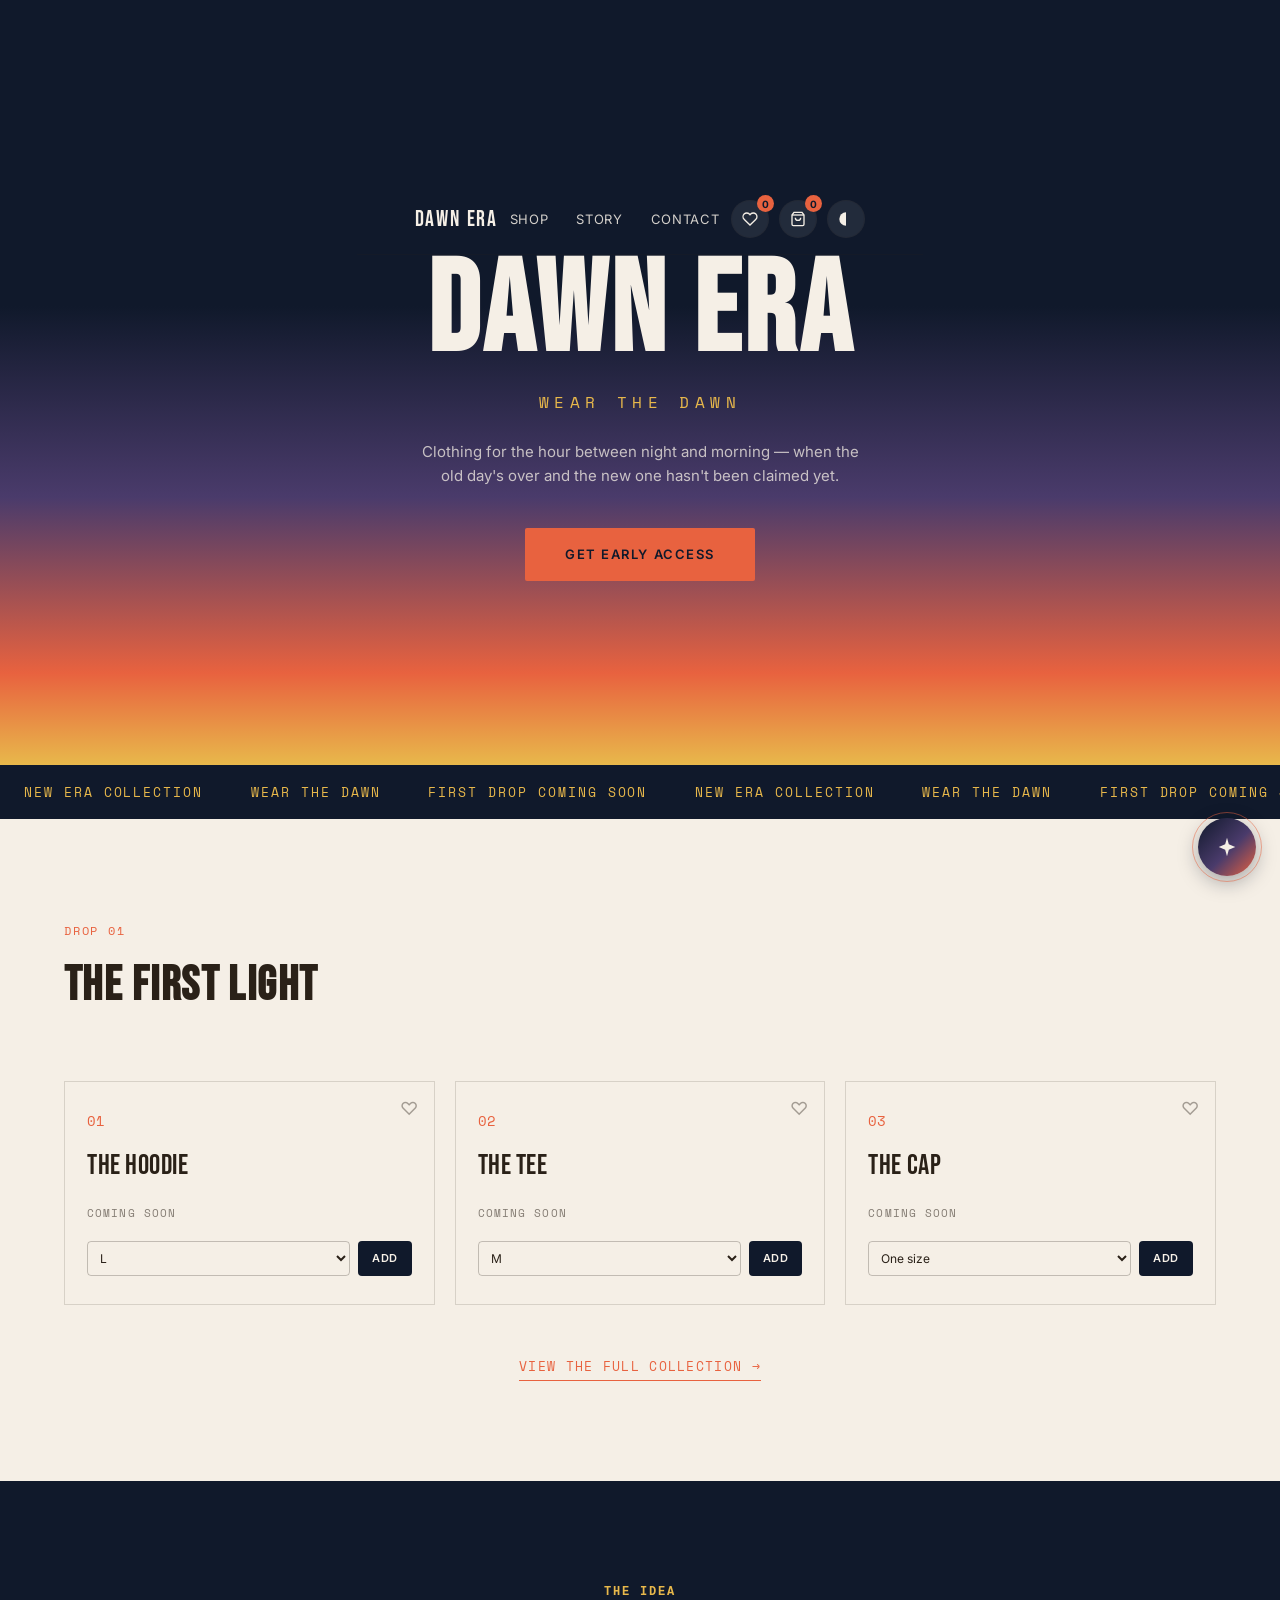
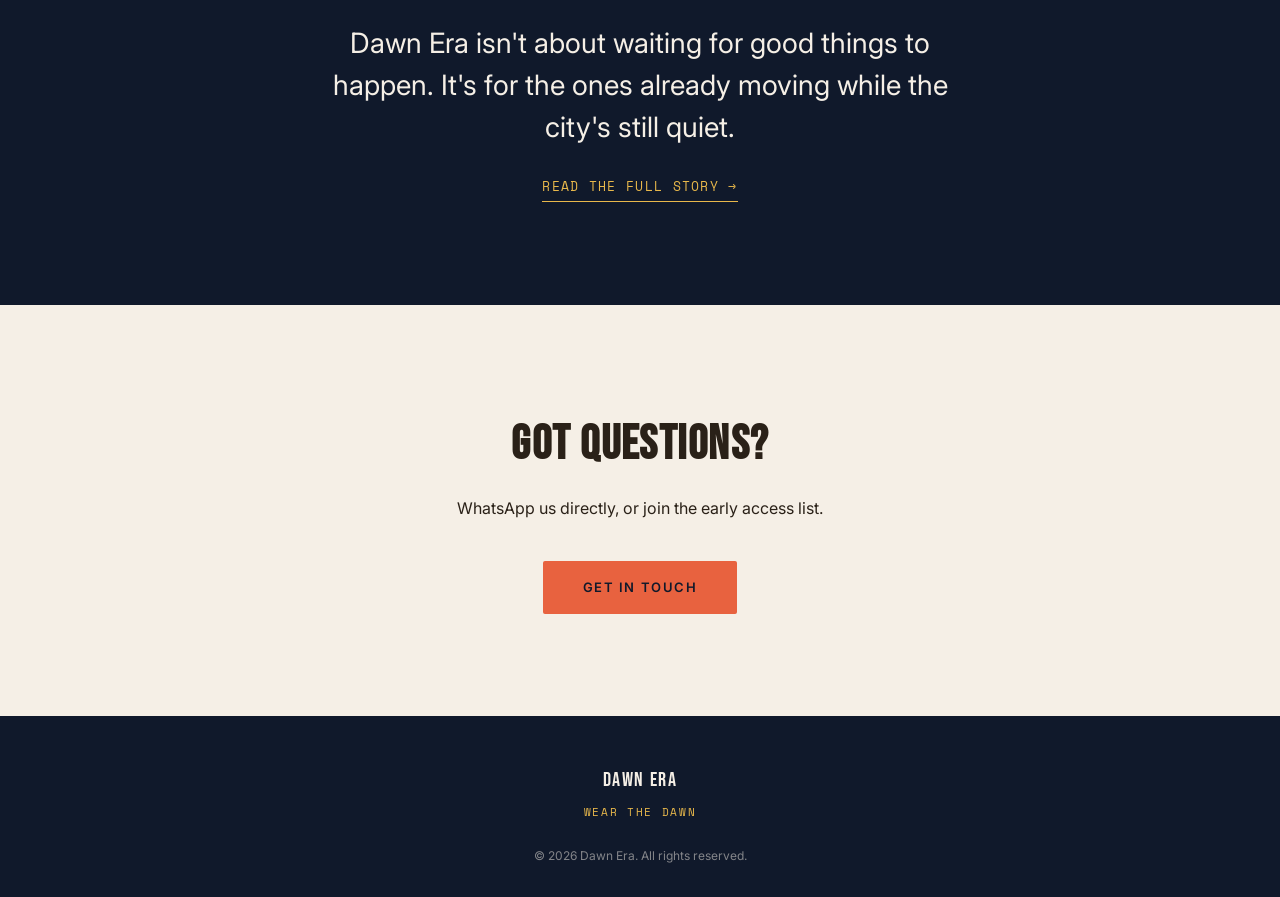
==== commit 06de02e8: "Fix mobile navigation CSS specificity" ====
--- a/index.html
+++ b/index.html
@@ -81,39 +81,39 @@
   </div>
   <div class="drop__grid">
     <div class="drop-card reveal" style="transition-delay:0s" data-product="hoodie">
-      <button class="drop-card__wish" aria-label="Add to wishlist" onclick="toggleWishlist('hoodie', this)">♡</button>
-      <div class="drop-card__top" onclick="openQuickView('hoodie')">
+      <button class="drop-card__wish" aria-label="Add to wishlist">♡</button>
+      <div class="drop-card__top">
         <p class="drop-card__num mono">01</p>
         <p class="drop-card__name">The hoodie</p>
         <p class="drop-card__status mono">Coming soon</p>
       </div>
       <div class="drop-card__row">
         <select class="drop-card__size" aria-label="Select size"><option>S</option><option>M</option><option selected>L</option><option>XL</option></select>
-        <button class="drop-card__add" onclick="addToCart('hoodie', this)">Add</button>
+        <button class="drop-card__add">Add</button>
       </div>
     </div>
     <div class="drop-card reveal" style="transition-delay:0.1s" data-product="tee">
-      <button class="drop-card__wish" aria-label="Add to wishlist" onclick="toggleWishlist('tee', this)">♡</button>
-      <div class="drop-card__top" onclick="openQuickView('tee')">
+      <button class="drop-card__wish" aria-label="Add to wishlist">♡</button>
+      <div class="drop-card__top">
         <p class="drop-card__num mono">02</p>
         <p class="drop-card__name">The tee</p>
         <p class="drop-card__status mono">Coming soon</p>
       </div>
       <div class="drop-card__row">
         <select class="drop-card__size" aria-label="Select size"><option>S</option><option selected>M</option><option>L</option><option>XL</option></select>
-        <button class="drop-card__add" onclick="addToCart('tee', this)">Add</button>
+        <button class="drop-card__add">Add</button>
       </div>
     </div>
     <div class="drop-card reveal" style="transition-delay:0.2s" data-product="cap">
-      <button class="drop-card__wish" aria-label="Add to wishlist" onclick="toggleWishlist('cap', this)">♡</button>
-      <div class="drop-card__top" onclick="openQuickView('cap')">
+      <button class="drop-card__wish" aria-label="Add to wishlist">♡</button>
+      <div class="drop-card__top">
         <p class="drop-card__num mono">03</p>
         <p class="drop-card__name">The cap</p>
         <p class="drop-card__status mono">Coming soon</p>
       </div>
       <div class="drop-card__row">
         <select class="drop-card__size" aria-label="Select size"><option selected>One size</option></select>
-        <button class="drop-card__add" onclick="addToCart('cap', this)">Add</button>
+        <button class="drop-card__add">Add</button>
       </div>
     </div>
   </div>
@@ -124,7 +124,7 @@
 
 <section class="story" id="story">
   <div class="story__inner reveal">
-    <p class="story__eyebrow mono">The idea</p>
+    <h2 class="story__eyebrow mono">The idea</h2>
     <p class="story__text">Dawn Era isn't about waiting for good things to happen. It's for the ones already moving while the city's still quiet.</p>
     <a href="story.html" class="story__link mono">Read the full story →</a>
   </div>
@@ -151,7 +151,7 @@
   <svg width="22" height="22" viewBox="0 0 24 24" fill="var(--dawn-cream)"><path d="M12 2 L14 9 L21 12 L14 15 L12 22 L10 15 L3 12 L10 9 Z"/></svg>
 </button>
 
-<div class="ai-chat-window" id="aiChatWindow" role="dialog" aria-label="Dawn Era Assistant chat">
+<div class="ai-chat-window" id="aiChatWindow" role="dialog" aria-modal="true" aria-label="Dawn Era Assistant chat">
   <div class="ai-chat__header">
     <div class="ai-chat__header-info">
       <div class="ai-chat__avatar">✦</div>
@@ -171,7 +171,7 @@
 </div>
 
 <div class="cw-backdrop" id="cwBackdrop"></div>
-<div class="cw-drawer" id="cwDrawer" role="dialog" aria-label="Cart and wishlist">
+<div class="cw-drawer" id="cwDrawer" role="dialog" aria-modal="true" aria-label="Cart and wishlist">
   <div class="cw-drawer__head">
     <div class="cw-tabs">
       <button class="cw-tab is-active display" data-tab="cart">Cart</button>
@@ -183,7 +183,7 @@
 </div>
 
 <div class="qv-backdrop" id="qvBackdrop">
-  <div class="qv-modal">
+  <div class="qv-modal" role="dialog" aria-modal="true" aria-label="Quick view">
     <div class="qv-handle"></div>
     <button class="qv-close" id="qvClose" aria-label="Close">✕</button>
     <div class="qv-image"><svg width="40" height="40" viewBox="0 0 40 40"><circle cx="20" cy="22" r="14" fill="var(--dawn-gold)" opacity="0.4"/><circle cx="20" cy="22" r="9" fill="var(--dawn-coral)" opacity="0.4"/></svg></div>
@@ -198,171 +198,16 @@
 </div>
 
 <script src="assets/js/storage.js"></script>
+<script src="assets/js/app.js"></script>
 <script>
-(function () {
-  var root = document.documentElement;
-  root.classList.add('js-ready');
-
-  var PRODUCTS = {
+DawnApp.init({
+  products: {
     hoodie: { name: 'The Hoodie', category: 'Outerwear', sizes: ['S','M','L','XL'] },
     tee: { name: 'The Tee', category: 'Tops', sizes: ['S','M','L','XL'] },
     cap: { name: 'The Cap', category: 'Accessories', sizes: ['One size'] }
-  };
-
-  /* Loader */
-  window.addEventListener('load', function () {
-    setTimeout(function () { document.getElementById('loader').classList.add('is-hidden'); }, 500);
-  });
-
-  /* Reveal on scroll */
-  var prefersReduced = window.matchMedia('(prefers-reduced-motion: reduce)').matches;
-  var reveals = document.querySelectorAll('.reveal');
-  if (prefersReduced || !('IntersectionObserver' in window)) {
-    reveals.forEach(function (el) { el.classList.add('is-visible'); });
-  } else {
-    var obs = new IntersectionObserver(function (entries) {
-      entries.forEach(function (e) { if (e.isIntersecting) { e.target.classList.add('is-visible'); obs.unobserve(e.target); } });
-    }, { threshold: 0.15 });
-    reveals.forEach(function (el) { obs.observe(el); });
   }
-
-  /* Scroll progress + back to top */
-  var progressBar = document.getElementById('scrollProgress');
-  var backToTop = document.getElementById('backToTop');
-  window.addEventListener('scroll', function () {
-    var h = document.documentElement;
-    var scrolled = (h.scrollTop) / (h.scrollHeight - h.clientHeight) * 100;
-    progressBar.style.width = scrolled + '%';
-    if (h.scrollTop > 500) { backToTop.classList.add('is-visible'); } else { backToTop.classList.remove('is-visible'); }
-  });
-  backToTop.addEventListener('click', function () { window.scrollTo({ top: 0, behavior: prefersReduced ? 'auto' : 'smooth' }); });
-
-  /* ---- Theme switcher ---- */
-  var themeToggle = document.getElementById('themeToggle');
-  var themePanel = document.getElementById('themePanel');
-  var themeOpts = document.querySelectorAll('.theme-opt');
-  function applyTheme(name) {
-    if (name === 'light') { root.removeAttribute('data-theme'); } else { root.setAttribute('data-theme', name); }
-    DawnStorage.setTheme(name);
-    themeOpts.forEach(function (o) { o.classList.toggle('is-active', o.getAttribute('data-theme') === name); });
-  }
-  var savedTheme = 'light';
-  savedTheme = DawnStorage.getTheme();
-  applyTheme(savedTheme);
-
-  themeToggle.addEventListener('click', function () {
-    var open = themePanel.classList.toggle('is-open');
-    themeToggle.setAttribute('aria-expanded', open);
-  });
-  themeOpts.forEach(function (opt) {
-    opt.addEventListener('click', function () { applyTheme(opt.getAttribute('data-theme')); themePanel.classList.remove('is-open'); });
-  });
-  document.addEventListener('click', function (e) {
-    if (!e.target.closest('.theme-switcher')) themePanel.classList.remove('is-open');
-  });
-
-  /* ---- Cart + Wishlist ---- */
-  function getList(key) { return DawnStorage.get(key); }
-  function setList(key, list) { DawnStorage.set(key, list); renderCounts(); renderDrawer(); }
-  function renderCounts() {
-    document.getElementById('cartCount').textContent = getList('dawnera_cart').length;
-    document.getElementById('wishCount').textContent = getList('dawnera_wishlist').length;
-  }
-
-  window.addToCart = function (id, btnEl) {
-    var p = PRODUCTS[id];
-    var size = btnEl.closest('.drop-card, .qv-modal').querySelector('select').value;
-    var cart = getList('dawnera_cart');
-    cart.push({ id: id, name: p.name, size: size });
-    setList('dawnera_cart', cart);
-    var old = btnEl.textContent;
-    btnEl.textContent = 'Added ✓';
-    setTimeout(function () { btnEl.textContent = old; }, 1100);
-    openDrawer('cart');
-  };
-
-  window.toggleWishlist = function (id, btnEl) {
-    var p = PRODUCTS[id];
-    var wish = getList('dawnera_wishlist');
-    var idx = wish.findIndex(function (w) { return w.id === id; });
-    if (idx > -1) { wish.splice(idx, 1); btnEl.classList.remove('is-active'); btnEl.textContent = '♡'; }
-    else { wish.push({ id: id, name: p.name }); btnEl.classList.add('is-active'); btnEl.textContent = '♥'; }
-    setList('dawnera_wishlist', wish);
-  };
-
-  function renderDrawer() {
-    var activeTab = document.querySelector('.cw-tab.is-active').getAttribute('data-tab');
-    var itemsEl = document.getElementById('cwItems');
-    var list = getList(activeTab === 'cart' ? 'dawnera_cart' : 'dawnera_wishlist');
-    if (list.length === 0) {
-      itemsEl.innerHTML = '<p class="cw-empty">' + (activeTab === 'cart' ? 'Your cart is empty.' : 'Your wishlist is empty.') + '</p>';
-      return;
-    }
-    itemsEl.innerHTML = list.map(function (item, i) {
-      var meta = activeTab === 'cart' ? ('Size ' + item.size) : 'Saved for later';
-      return '<div class="cw-item"><div><p class="cw-item__name">' + item.name + '</p><p class="cw-item__meta">' + meta + '</p></div><button class="cw-item__remove" data-idx="' + i + '" aria-label="Remove">✕</button></div>';
-    }).join('');
-    itemsEl.querySelectorAll('.cw-item__remove').forEach(function (btn) {
-      btn.addEventListener('click', function () {
-        var key = activeTab === 'cart' ? 'dawnera_cart' : 'dawnera_wishlist';
-        var arr = getList(key);
-        arr.splice(parseInt(btn.getAttribute('data-idx'), 10), 1);
-        setList(key, arr);
-      });
-    });
-  }
-
-  var cwDrawer = document.getElementById('cwDrawer');
-  var cwBackdrop = document.getElementById('cwBackdrop');
-  function openDrawer(tab) {
-    document.querySelectorAll('.cw-tab').forEach(function (t) { t.classList.toggle('is-active', t.getAttribute('data-tab') === tab); });
-    renderDrawer();
-    cwDrawer.classList.add('is-open'); cwBackdrop.classList.add('is-open');
-  }
-  function closeDrawer() { cwDrawer.classList.remove('is-open'); cwBackdrop.classList.remove('is-open'); }
-  document.getElementById('cartToggle').addEventListener('click', function () { openDrawer('cart'); });
-  document.getElementById('wishToggle').addEventListener('click', function () { openDrawer('wishlist'); });
-  document.getElementById('cwClose').addEventListener('click', closeDrawer);
-  cwBackdrop.addEventListener('click', closeDrawer);
-  document.querySelectorAll('.cw-tab').forEach(function (tab) {
-    tab.addEventListener('click', function () { openDrawer(tab.getAttribute('data-tab')); });
-  });
-
-  /* ---- Quick view ---- */
-  var qvBackdrop = document.getElementById('qvBackdrop');
-  var currentQvId = null;
-  window.openQuickView = function (id) {
-    var p = PRODUCTS[id];
-    currentQvId = id;
-    document.getElementById('qvCat').textContent = p.category;
-    document.getElementById('qvName').textContent = p.name;
-    var sizeSel = document.getElementById('qvSize');
-    sizeSel.innerHTML = p.sizes.map(function (s) { return '<option>' + s + '</option>'; }).join('');
-    qvBackdrop.classList.add('is-open');
-  };
-  document.getElementById('qvClose').addEventListener('click', function () { qvBackdrop.classList.remove('is-open'); });
-  qvBackdrop.addEventListener('click', function (e) { if (e.target === qvBackdrop) qvBackdrop.classList.remove('is-open'); });
-  document.getElementById('qvAdd').addEventListener('click', function () {
-    if (currentQvId) { addToCart(currentQvId, this); }
-    setTimeout(function () { qvBackdrop.classList.remove('is-open'); }, 500);
-  });
-
-  document.addEventListener('keydown', function (e) {
-    if (e.key === 'Escape') { closeDrawer(); qvBackdrop.classList.remove('is-open'); themePanel.classList.remove('is-open'); }
-  });
-
-  /* Restore wishlist heart states */
-  var savedWish = getList('dawnera_wishlist');
-  savedWish.forEach(function (w) {
-    var btn = document.querySelector('.drop-card[data-product="' + w.id + '"] .drop-card__wish');
-    if (btn) { btn.classList.add('is-active'); btn.textContent = '♥'; }
-  });
-
-  renderCounts();
-})();
+});
 </script>
-
-
 
 <script src="assets/js/nav.js"></script>
 <script src="assets/js/chat-widget.js"></script>
--- a/assets/css/style.css
+++ b/assets/css/style.css
@@ -188,7 +188,15 @@
   .nav__links a { display: block; padding: 14px 4px; font-size: 14px; }
 }
 @media (min-width: 860px) {
-  .nav__links { display: flex !important; max-height: none !important; opacity: 1 !important; }
+  /* Specificity note: .nav__links.is-open (used under 860px) is 0-2-0.
+     A bare ".nav__links" here is only 0-1-0 and would lose to a lingering
+     .is-open class if the viewport crosses 860px while the mobile menu is
+     still open (e.g. rotating a tablet, or resizing the window) — that's
+     why this previously needed !important. Scoping through the parent
+     (".nav .nav__links") raises this rule to the same 0-2-0 specificity,
+     so normal cascade order (this block comes after the mobile one) wins
+     without needing !important. */
+  .nav .nav__links { display: flex; max-height: none; opacity: 1; }
 }
 
 /* ---------- Hero (home) ---------- */
@@ -561,4 +569,4 @@
    ========================================================================== */
 @media (min-width: 1440px) {
   .nav { padding-left: max(var(--container-pad), calc((100vw - var(--container-max)) / 2)); padding-right: max(var(--container-pad), calc((100vw - var(--container-max)) / 2)); }
-}+}
